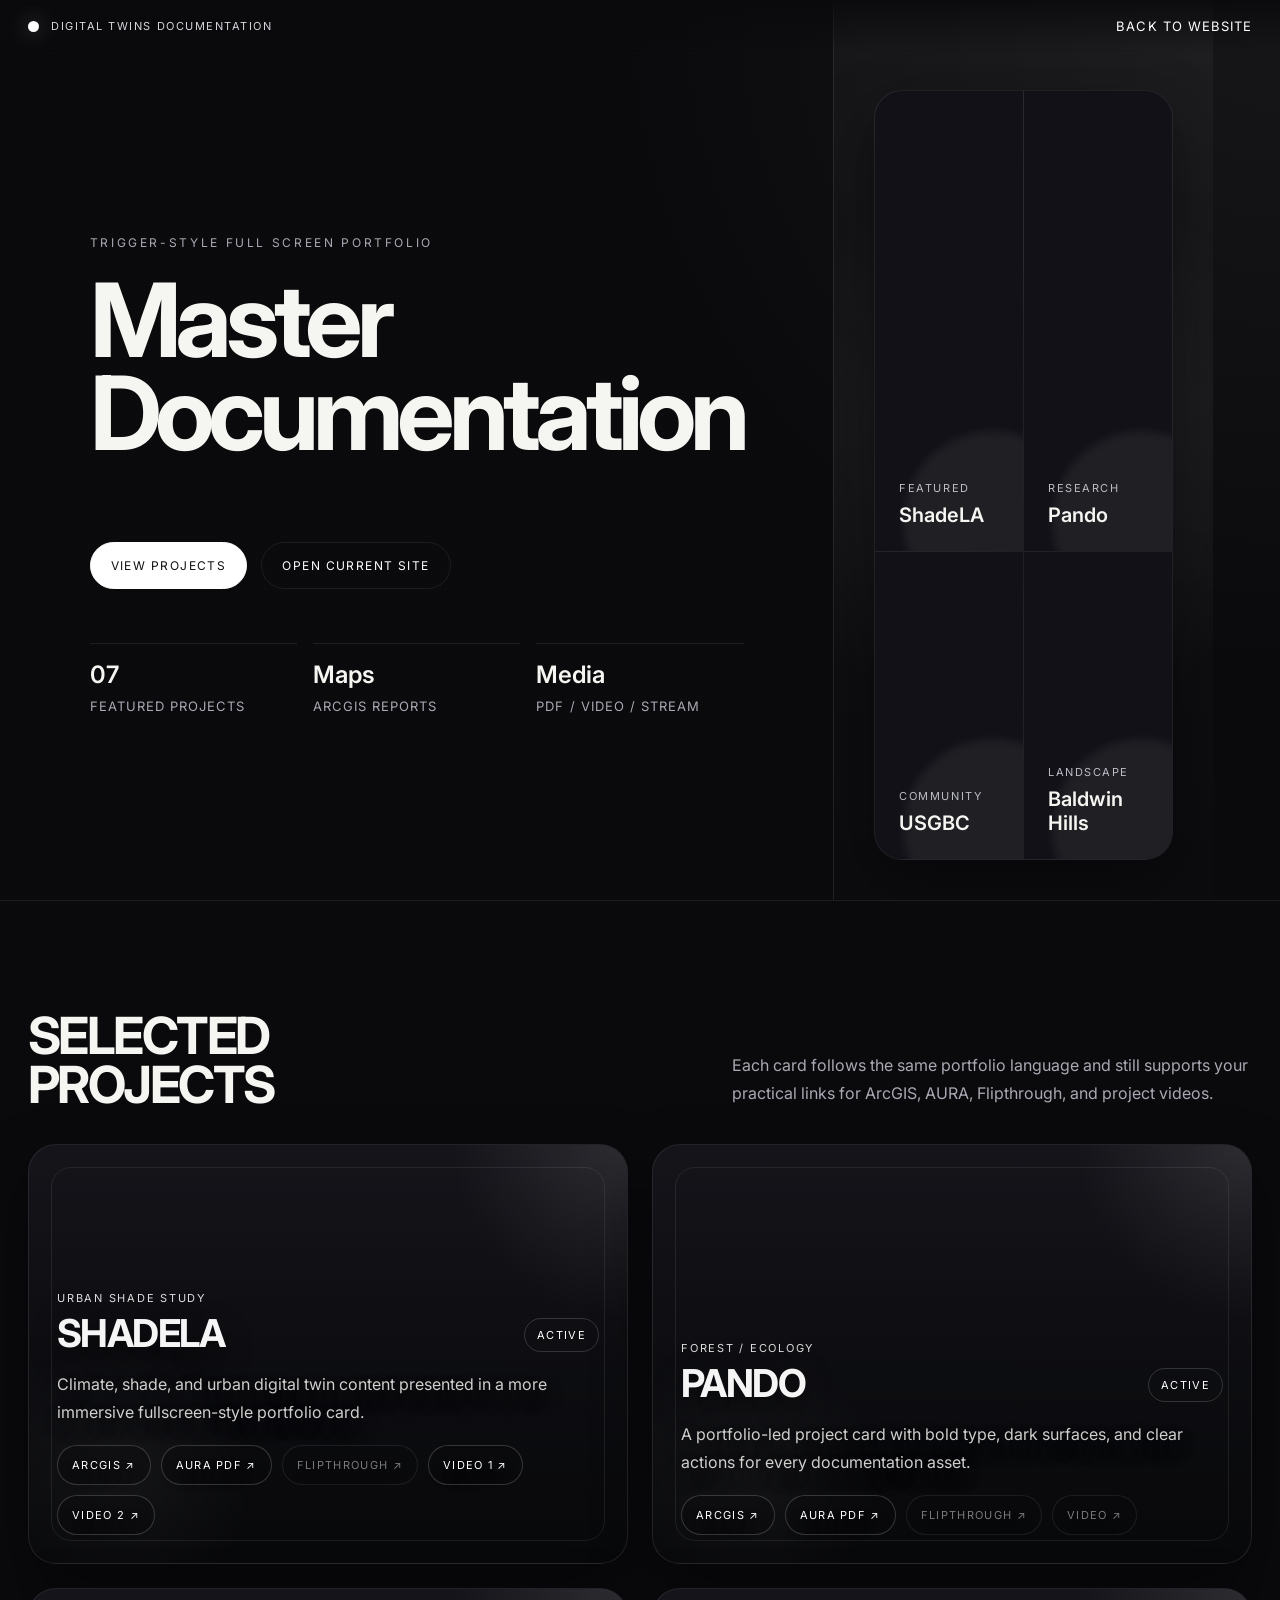
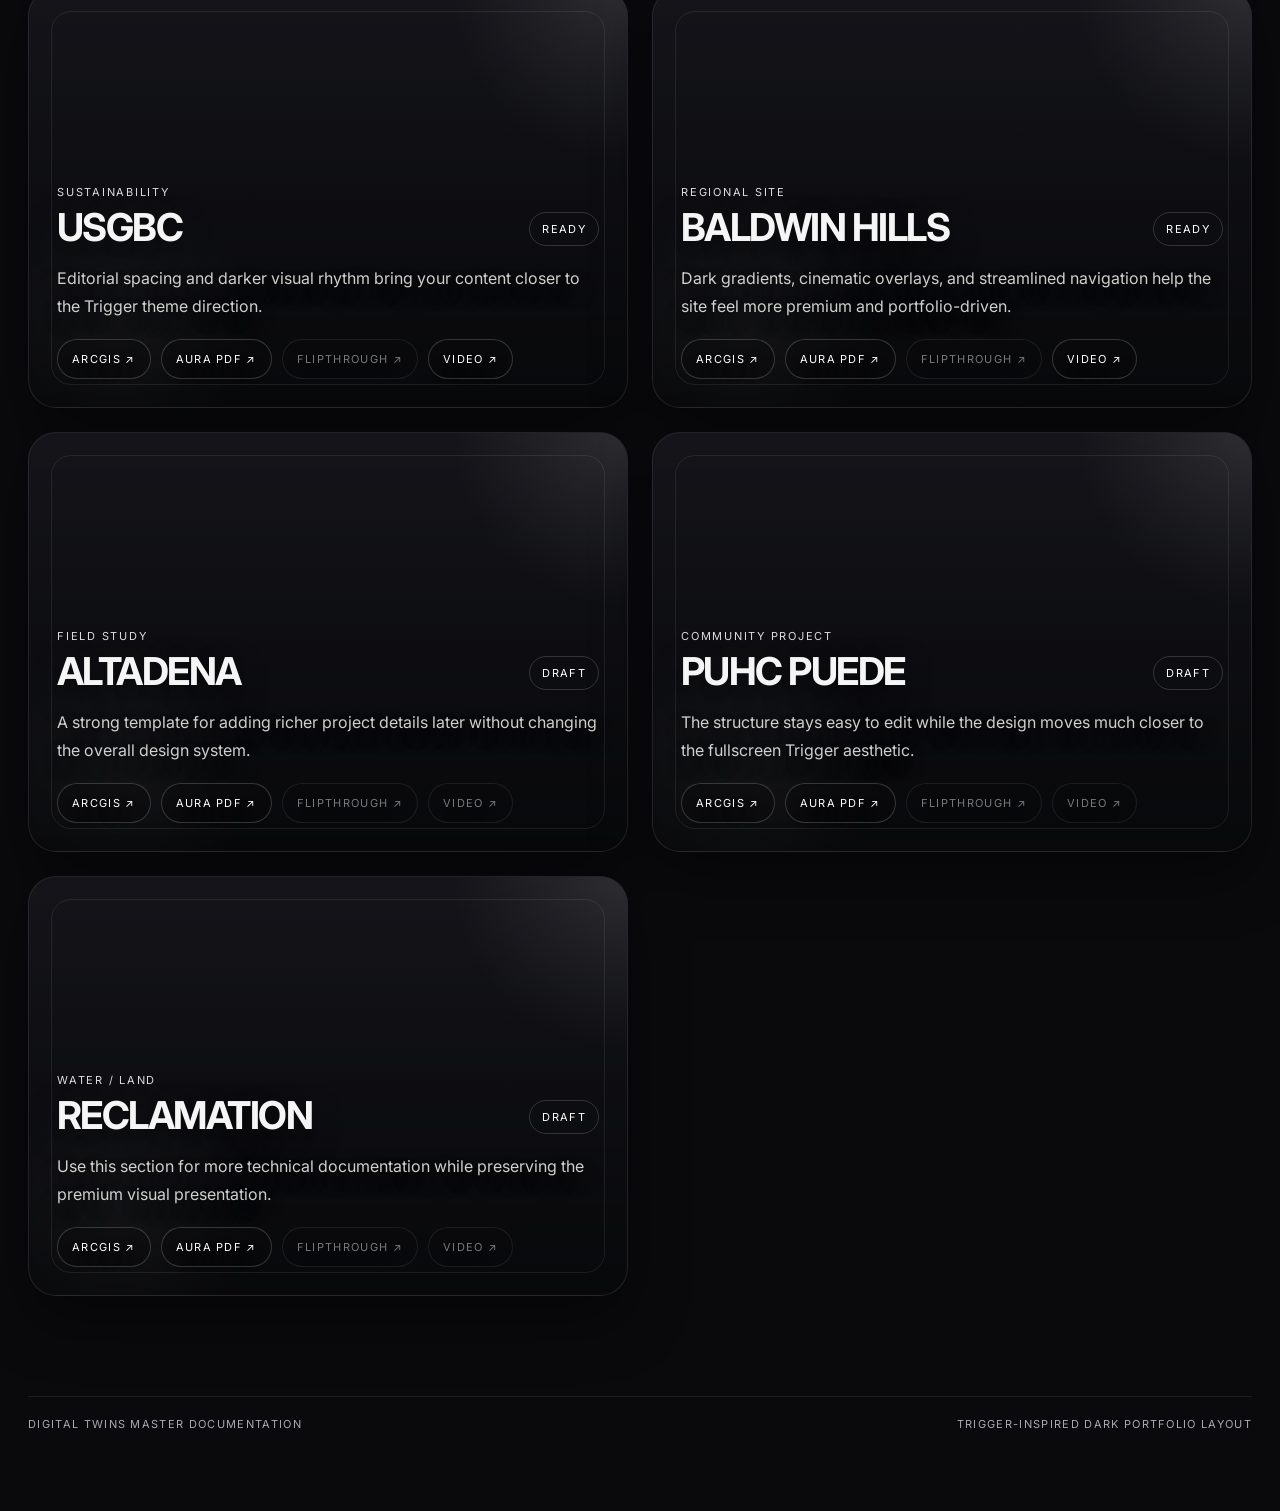
==== Master-Documentation/index.html @ 2bd61b0c "Remove docs hero description" ====
<!doctype html>
<html lang="en">
<head>
  <meta charset="utf-8" />
  <meta name="viewport" content="width=device-width, initial-scale=1" />
  <title>Digital Twins Master Documentation</title>
  <link rel="preconnect" href="https://fonts.googleapis.com">
  <link rel="preconnect" href="https://fonts.gstatic.com" crossorigin>
  <link href="https://fonts.googleapis.com/css2?family=Inter:wght@400;500;600;700;800;900&display=swap" rel="stylesheet">
  <style>
    :root {
      --bg: #0a0a0d;
      --panel: #121217;
      --panel-2: #181820;
      --line: rgba(255,255,255,0.08);
      --text: #f5f5f2;
      --muted: #a9a9b3;
      --accent: #ffffff;
      --accent-2: #d6d6dc;
      --radius: 22px;
      --max: 1400px;
      --shadow: 0 24px 60px rgba(0,0,0,0.45);
    }

    * { box-sizing: border-box; }
    html { scroll-behavior: smooth; }
    body {
      margin: 0;
      background: radial-gradient(circle at top right, rgba(255,255,255,0.05), transparent 20%), #0a0a0d;
      color: var(--text);
      font-family: Inter, Arial, Helvetica, sans-serif;
      overflow-x: hidden;
    }

    a { color: inherit; }

    .noise {
      position: fixed;
      inset: 0;
      pointer-events: none;
      opacity: 0.035;
      background-image:
        linear-gradient(rgba(255,255,255,.8) 1px, transparent 1px),
        linear-gradient(90deg, rgba(255,255,255,.8) 1px, transparent 1px);
      background-size: 4px 4px, 4px 4px;
      mix-blend-mode: soft-light;
      z-index: 0;
    }

    .site {
      position: relative;
      z-index: 1;
    }

    .topbar {
      position: fixed;
      inset: 0 0 auto 0;
      z-index: 30;
      padding: 18px 28px;
      display: flex;
      justify-content: space-between;
      align-items: center;
      background: linear-gradient(180deg, rgba(10,10,13,0.9), rgba(10,10,13,0.45), transparent);
    }

    .brand {
      display: flex;
      align-items: center;
      gap: 12px;
      letter-spacing: 0.14em;
      text-transform: uppercase;
      font-size: 11px;
      color: var(--accent-2);
    }

    .brand-mark {
      width: 11px;
      height: 11px;
      border-radius: 999px;
      background: #fff;
      box-shadow: 0 0 22px rgba(255,255,255,0.4);
    }

    .nav {
      display: flex;
      gap: 20px;
      align-items: center;
    }

    .nav a {
      text-decoration: none;
      color: var(--muted);
      font-size: 13px;
      letter-spacing: 0.08em;
      text-transform: uppercase;
      transition: color .25s ease;
    }

    .nav a:hover,
    .nav a.active {
      color: #fff;
    }

    .hero {
      min-height: 100vh;
      display: grid;
      grid-template-columns: 1.15fr 0.85fr;
      align-items: stretch;
      border-bottom: 1px solid var(--line);
    }

    .hero-left,
    .hero-right {
      position: relative;
      min-height: 100vh;
    }

    .hero-left {
      padding: 120px 7vw 70px;
      display: flex;
      flex-direction: column;
      justify-content: center;
    }

    .kicker {
      color: var(--muted);
      letter-spacing: 0.22em;
      text-transform: uppercase;
      font-size: 12px;
      margin-bottom: 24px;
    }

    h1 {
      margin: 0;
      font-size: clamp(3.6rem, 8vw, 8rem);
      line-height: 0.9;
      letter-spacing: -0.06em;
      font-weight: 700;
      max-width: 780px;
    }

    .hero-copy {
      max-width: 620px;
      margin-top: 28px;
      font-size: 17px;
      line-height: 1.9;
      color: var(--muted);
    }

    .hero-actions {
      margin-top: 38px;
      display: flex;
      gap: 14px;
      flex-wrap: wrap;
    }

    .btn {
      display: inline-flex;
      align-items: center;
      gap: 10px;
      padding: 15px 20px;
      border-radius: 999px;
      text-decoration: none;
      font-size: 12px;
      letter-spacing: 0.12em;
      text-transform: uppercase;
      border: 1px solid var(--line);
      transition: transform .22s ease, background .22s ease, border-color .22s ease;
    }

    .btn.primary {
      background: #fff;
      color: #111;
      border-color: #fff;
    }

    .btn.secondary {
      color: #fff;
      background: transparent;
    }

    .btn:hover {
      transform: translateY(-2px);
    }

    .hero-meta {
      display: grid;
      grid-template-columns: repeat(3, minmax(0, 1fr));
      gap: 16px;
      margin-top: 54px;
      max-width: 720px;
    }

    .meta-card {
      border-top: 1px solid var(--line);
      padding-top: 16px;
    }

    .meta-card strong {
      display: block;
      font-size: 24px;
      margin-bottom: 6px;
      font-weight: 600;
    }

    .meta-card span {
      color: var(--muted);
      font-size: 13px;
      letter-spacing: 0.08em;
      text-transform: uppercase;
    }

    .hero-right {
      border-left: 1px solid var(--line);
      background:
        linear-gradient(180deg, rgba(255,255,255,0.04), rgba(255,255,255,0.01)),
        radial-gradient(circle at center, rgba(255,255,255,0.08), transparent 58%);
      overflow: hidden;
    }

    .showcase {
      position: absolute;
      inset: 90px 40px 40px 40px;
      border: 1px solid var(--line);
      border-radius: 28px;
      overflow: hidden;
      background: linear-gradient(135deg, #15151c, #0d0d12 60%);
      box-shadow: var(--shadow);
    }

    .showcase::before {
      content: "";
      position: absolute;
      inset: 0;
      background:
        linear-gradient(180deg, rgba(255,255,255,0.02), transparent 36%),
        radial-gradient(circle at 78% 18%, rgba(255,255,255,0.08), transparent 18%),
        radial-gradient(circle at 18% 74%, rgba(255,255,255,0.05), transparent 24%);
    }

    .showcase-grid {
      position: absolute;
      inset: 0;
      display: grid;
      grid-template-columns: 1fr 1fr;
      grid-template-rows: 1.2fr 0.8fr;
      gap: 1px;
      background: var(--line);
    }

    .showcase-card {
      position: relative;
      background: #111117;
      padding: 24px;
      display: flex;
      flex-direction: column;
      justify-content: flex-end;
      overflow: hidden;
    }

    .showcase-card::after {
      content: "";
      position: absolute;
      inset: auto -60px -60px auto;
      width: 180px;
      height: 180px;
      border-radius: 999px;
      background: rgba(255,255,255,0.06);
      filter: blur(4px);
    }

    .showcase-card small {
      position: relative;
      z-index: 1;
      color: #bdbdc7;
      font-size: 11px;
      letter-spacing: 0.14em;
      text-transform: uppercase;
      margin-bottom: 8px;
    }

    .showcase-card strong {
      position: relative;
      z-index: 1;
      font-size: 1.25rem;
      font-weight: 600;
    }

    .section {
      padding: 110px 28px 40px;
    }

    .section-inner {
      width: min(var(--max), 100%);
      margin: 0 auto;
    }

    .section-head {
      display: flex;
      justify-content: space-between;
      gap: 28px;
      align-items: end;
      margin-bottom: 36px;
    }

    .section-head h2 {
      margin: 0;
      font-size: clamp(2rem, 4vw, 4rem);
      letter-spacing: -0.05em;
      line-height: 0.95;
      text-transform: uppercase;
    }

    .section-head p {
      margin: 0;
      max-width: 520px;
      color: var(--muted);
      line-height: 1.8;
    }

    .projects {
      display: grid;
      grid-template-columns: 1fr 1fr;
      gap: 24px;
    }

    .project {
      position: relative;
      min-height: 420px;
      border: 1px solid var(--line);
      border-radius: 28px;
      overflow: hidden;
      background: linear-gradient(180deg, #15151b, #0f1014);
      box-shadow: var(--shadow);
      transition: transform .28s ease, border-color .28s ease;
    }

    .project:hover {
      transform: translateY(-6px);
      border-color: rgba(255,255,255,0.18);
    }

    .project-visual {
      position: absolute;
      inset: 0;
      background:
        linear-gradient(180deg, rgba(0,0,0,0.04), rgba(0,0,0,0.48)),
        radial-gradient(circle at top right, rgba(255,255,255,0.11), transparent 24%),
        radial-gradient(circle at 15% 80%, rgba(255,255,255,0.07), transparent 22%),
        linear-gradient(135deg, #1b1c24, #0e0f14 60%);
    }

    .project-visual::before {
      content: "";
      position: absolute;
      inset: 22px;
      border: 1px solid rgba(255,255,255,0.08);
      border-radius: 20px;
    }

    .project-content {
      position: absolute;
      inset: 0;
      padding: 28px;
      display: flex;
      flex-direction: column;
      justify-content: flex-end;
      gap: 18px;
    }

    .project-top {
      display: flex;
      justify-content: space-between;
      gap: 16px;
      align-items: end;
    }

    .project-label {
      font-size: 11px;
      color: rgba(255,255,255,.86);
      text-transform: uppercase;
      letter-spacing: 0.16em;
      margin-bottom: 10px;
    }

    .project h3 {
      margin: 0;
      font-size: clamp(1.7rem, 3vw, 2.5rem);
      letter-spacing: -0.04em;
      line-height: 0.96;
      text-transform: uppercase;
      color: rgba(255,255,255,.96);
      text-shadow: 0 10px 26px rgba(0,0,0,.55);
    }

    .status {
      white-space: nowrap;
      color: #fff;
      border: 1px solid rgba(255,255,255,0.16);
      border-radius: 999px;
      padding: 9px 12px;
      font-size: 11px;
      letter-spacing: 0.12em;
      text-transform: uppercase;
    }

    .project p {
      margin: 0;
      max-width: 540px;
      color: rgba(245,245,242,.84);
      line-height: 1.8;
      text-shadow: 0 10px 22px rgba(0,0,0,.45);
    }

    .actions {
      display: flex;
      flex-wrap: wrap;
      gap: 10px;
    }

    .action {
      text-decoration: none;
      display: inline-flex;
      align-items: center;
      gap: 10px;
      padding: 12px 14px;
      border-radius: 999px;
      border: 1px solid rgba(255,255,255,0.18);
      background: rgba(10,10,13,0.42);
      color: #fff;
      font-size: 11px;
      letter-spacing: 0.12em;
      text-transform: uppercase;
      transition: background .22s ease, border-color .22s ease;
      cursor: pointer;
      text-shadow: 0 10px 18px rgba(0,0,0,.35);
    }

    .action:hover {
      background: rgba(255,255,255,0.10);
      border-color: rgba(255,255,255,0.30);
    }

    .action.is-disabled {
      opacity: .45;
      cursor: not-allowed;
      pointer-events: none;
    }

    .footer {
      padding: 60px 28px 80px;
      color: var(--muted);
      text-transform: uppercase;
      letter-spacing: 0.12em;
      font-size: 11px;
    }

    .footer-inner {
      width: min(var(--max), 100%);
      margin: 0 auto;
      padding-top: 20px;
      border-top: 1px solid var(--line);
      display: flex;
      justify-content: space-between;
      gap: 18px;
      flex-wrap: wrap;
    }

    .modal{
      position:fixed;
      inset:0;
      background:rgba(10,16,28,.6);
      display:none;
      align-items:center;
      justify-content:center;
      padding:18px;
      z-index:10;
    }

    .modal[open]{ display:flex; }

    .modal-card{
      width:min(1100px, 100%);
      height:min(88vh, 900px);
      background: linear-gradient(180deg, rgba(255,255,255,.06), rgba(255,255,255,.03));
      border-radius:18px;
      overflow:hidden;
      box-shadow:
        0 28px 80px rgba(0,0,0,.62),
        0 0 0 1px rgba(255,255,255,.10),
        0 26px 90px rgba(255,255,255,.08);
      border:1px solid rgba(255,255,255,.10);
      display:flex;
      flex-direction:column;
      backdrop-filter: blur(10px);
    }

    .modal-top{
      padding:10px 12px;
      display:flex;
      align-items:center;
      justify-content:space-between;
      gap:10px;
      background: linear-gradient(90deg, rgba(255,255,255,.14), rgba(255,255,255,.06));
      color: rgba(255,255,255,.92);
      font-weight:800;
    }

    .modal-title{
      overflow:hidden;
      text-overflow:ellipsis;
      white-space:nowrap;
    }

    .modal-close{
      border:1px solid rgba(255,255,255,.32);
      background:rgba(255,255,255,.14);
      color:#fff;
      font-weight:900;
      border-radius:12px;
      padding:8px 10px;
      cursor:pointer;
    }

    .scroll-card{
      position:fixed;
      right:18px;
      bottom:18px;
      width:min(360px, calc(100vw - 36px));
      z-index:11;
      transform: translateY(0);
      opacity: 1;
      transition: transform .22s ease, opacity .22s ease;
    }

    .scroll-card.is-hidden{
      transform: translateY(18px);
      opacity: 0;
      pointer-events:none;
    }

    .scroll-card .sc-shell{
      background:
        linear-gradient(180deg, rgba(255,255,255,.06), rgba(255,255,255,.025));
      border: 1px solid rgba(255,255,255,.11);
      border-radius: 20px;
      box-shadow:
        0 26px 70px rgba(0,0,0,.62),
        0 0 0 1px rgba(255,255,255,.04);
      backdrop-filter: blur(10px);
      overflow:hidden;
    }

    .scroll-card .sc-shell::before{
      content:"";
      position:absolute;
      inset:0;
      pointer-events:none;
      background:
        radial-gradient(300px 180px at 20% 0%, rgba(214,179,106,.16), transparent 70%),
        radial-gradient(260px 160px at 100% 30%, rgba(255,255,255,.06), transparent 70%);
      opacity:.9;
    }

    .scroll-card .sc-shell{
      position:relative;
    }

    .scroll-card .sc-shell::after{
      content:"";
      position:absolute;
      left:0;
      top:10px;
      bottom:10px;
      width:2px;
      border-radius:999px;
      background: linear-gradient(180deg, rgba(214,179,106,.0), rgba(214,179,106,.55), rgba(214,179,106,.0));
      opacity:.85;
      pointer-events:none;
    }

    .scroll-card .sc-top{
      display:flex;
      align-items:center;
      justify-content:space-between;
      gap:12px;
      padding:14px 14px;
      position:relative;
    }

    .scroll-card .sc-title{
      min-width:0;
      display:flex;
      flex-direction:column;
      gap:2px;
    }

    .scroll-card .sc-title strong{
      font-size:12px;
      letter-spacing:.12em;
      text-transform:uppercase;
      color: rgba(243,228,191,.95);
    }

    .scroll-card .sc-title span{
      font-size:12px;
      color: var(--muted);
      white-space:nowrap;
      overflow:hidden;
      text-overflow:ellipsis;
    }

    .scroll-card .sc-toggle{
      height:34px;
      padding:0 12px;
      border-radius: 999px;
      border:1px solid rgba(255,255,255,.12);
      background: rgba(10,10,14,.35);
      color: var(--text);
      font-weight:800;
      cursor:pointer;
      transition: transform .08s ease, background .15s ease, border-color .15s ease;
      white-space:nowrap;
    }

    .scroll-card .sc-toggle:hover{
      background: rgba(10,10,14,.50);
      border-color: rgba(214,179,106,.50);
    }

    .scroll-card .sc-panel{
      max-height: 0;
      overflow:hidden;
      opacity: 0;
      transform: translateY(-6px);
      transition: max-height .24s ease, opacity .18s ease, transform .18s ease;
      border-top: 1px solid rgba(255,255,255,.09);
      position:relative;
    }

    .scroll-card.is-open .sc-panel{
      max-height: 220px;
      opacity: 1;
      transform: translateY(0);
    }

    .scroll-card .sc-panel-inner{
      padding: 12px 14px 14px;
      display:flex;
      flex-direction:column;
      gap:10px;
    }

    .scroll-card .sc-item{
      display:flex;
      align-items:center;
      justify-content:space-between;
      gap:10px;
      padding: 11px 11px;
      border-radius: 14px;
      border: 1px solid rgba(255,255,255,.10);
      background:
        linear-gradient(180deg, rgba(255,255,255,.04), rgba(255,255,255,.02));
    }

    .scroll-card .sc-item:hover{
      border-color: rgba(214,179,106,.22);
    }

    .scroll-card .sc-item-label{
      min-width:0;
      display:flex;
      flex-direction:column;
      gap:2px;
    }

    .scroll-card .sc-item-label b{
      font-size:12px;
      color: rgba(255,255,255,.92);
    }

    .scroll-card .sc-item-label i{
      font-style:normal;
      font-size:11px;
      color: var(--muted);
      white-space:nowrap;
      overflow:hidden;
      text-overflow:ellipsis;
    }

    .scroll-card .sc-jump{
      height:30px;
      padding:0 10px;
      border-radius: 999px;
      border:1px solid rgba(214,179,106,.30);
      background: rgba(214,179,106,.10);
      color: rgba(243,228,191,.95);
      font-weight:800;
      cursor:pointer;
      transition: transform .08s ease, background .15s ease, border-color .15s ease;
      flex-shrink:0;
    }

    .scroll-card .sc-jump:hover{
      background: rgba(214,179,106,.14);
      border-color: rgba(214,179,106,.50);
    }

    .modal-frame{
      flex:1;
      border:0;
      width:100%;
    }

    .cA{ background: linear-gradient(180deg,#3aa0ff,#1f63c7); }
    .cB{ background: linear-gradient(180deg,#55cc57,#2e8f31); }
    .cC{ background: linear-gradient(180deg,#ff9b39,#d35b0d); }
    .cD{ background: linear-gradient(180deg,#8c69ff,#4d2fb8); }
    .cE{ background: linear-gradient(180deg,#ff5e5e,#c52b2b); }
    .cF{ background: linear-gradient(180deg,#20c8c8,#0a7f86); }
    .cG{ background: linear-gradient(180deg,#ffd66b,#d2a11c); }

    .hA{ background: linear-gradient(90deg,#69b7ff,#3f86dd); }
    .hB{ background: linear-gradient(90deg,#79de83,#46ab54); }
    .hC{ background: linear-gradient(90deg,#ffb06a,#e27c2e); }
    .hD{ background: linear-gradient(90deg,#ab92ff,#6c55d6); }
    .hE{ background: linear-gradient(90deg,#ff8a8a,#d85656); }
    .hF{ background: linear-gradient(90deg,#64dddd,#2aa2aa); }
    .hG{ background: linear-gradient(90deg,#ffe39a,#e0b545); }

    @media (max-width: 1100px) {
      .hero { grid-template-columns: 1fr; }
      .hero-right { min-height: 58vh; border-left: 0; border-top: 1px solid var(--line); }
      .projects { grid-template-columns: 1fr; }
    }

    @media (max-width: 760px) {
      .topbar { padding: 16px 18px; }
      .nav { display: none; }
      .hero-left { padding: 110px 22px 50px; }
      .hero-meta { grid-template-columns: 1fr; }
      .showcase { inset: 24px; }
      .showcase-grid { grid-template-columns: 1fr; grid-template-rows: repeat(4, 1fr); }
      .section { padding: 84px 18px 26px; }
      .section-head { flex-direction: column; align-items: start; }
      .project { min-height: 380px; }
      .project-content { padding: 22px; }
      .footer { padding: 44px 18px 60px; }
    }
  </style>
</head>
<body>
  <div class="noise"></div>
  <div class="site">
    <header class="topbar">
      <div class="brand">
        <span class="brand-mark"></span>
        <span>Digital Twins Documentation</span>
      </div>
      <nav class="nav">
        <a href="../index.html" class="active">Back to Website</a>
      </nav>
    </header>

    <section class="hero" id="home">
      <div class="hero-left">
        <div class="kicker">Trigger-style full screen portfolio</div>
        <h1>Master<br>Documentation</h1>
        <p class="hero-copy">
        </p>
        <div class="hero-actions">
          <a class="btn primary" href="#projects">View Projects</a>
          <a class="btn secondary" href="https://digitaltwinshub2025.github.io/Master-Documentation/" target="_blank" rel="noreferrer">Open Current Site</a>
        </div>
        <div class="hero-meta">
          <div class="meta-card">
            <strong id="metaProjectCount">07</strong>
            <span>Featured Projects</span>
          </div>
          <div class="meta-card">
            <strong>Maps</strong>
            <span>ArcGIS Reports</span>
          </div>
          <div class="meta-card">
            <strong>Media</strong>
            <span>PDF / Video / Stream</span>
          </div>
        </div>
      </div>

      <div class="hero-right">
        <div class="showcase">
          <div class="showcase-grid" id="showcaseGrid">
            <div class="showcase-card"><small>Featured</small><strong>ShadeLA</strong></div>
            <div class="showcase-card"><small>Research</small><strong>Pando</strong></div>
            <div class="showcase-card"><small>Community</small><strong>USGBC</strong></div>
            <div class="showcase-card"><small>Landscape</small><strong>Baldwin Hills</strong></div>
          </div>
        </div>
      </div>
    </section>

    <section class="section" id="projects">
      <div class="section-inner">
        <div class="section-head">
          <h2>Selected<br>Projects</h2>
          <p>
            Each card follows the same portfolio language and still supports your practical links for ArcGIS, AURA, Flipthrough, and project videos.
          </p>
        </div>

        <div class="projects" id="projectsGrid"></div>
      </div>
    </section>

    <footer class="footer">
      <div class="footer-inner">
        <span>Digital Twins Master Documentation</span>
        <span>Trigger-inspired dark portfolio layout</span>
      </div>
    </footer>
  </div>

  <div class="modal" id="pdfModal" aria-hidden="true">
    <div class="modal-card" role="dialog" aria-modal="true" aria-label="PDF Viewer">
      <div class="modal-top">
        <div class="modal-title" id="modalTitle">PDF</div>
        <button class="modal-close" type="button" id="modalClose">Close</button>
      </div>
      <iframe class="modal-frame" id="modalFrame" title="PDF Preview"></iframe>
    </div>
  </div>

  <script>
    const modal = document.getElementById('pdfModal');
    const modalFrame = document.getElementById('modalFrame');
    const modalTitle = document.getElementById('modalTitle');
    const modalClose = document.getElementById('modalClose');

    const pdfByCard = new WeakMap();

    const auraPdfByProject = {
      "Altadena": "Files/Altadena%20Fire%20Rebuild_%20Resilient,%20Equitable,%20and%20Community-Oriented%20Recovery%20Plan%20V100.pdf",
      "Baldwin Hills": "Files/Baldwin%20Hills%206-Mile%20Corridor%20Land%20Context%20and%20Infrastructure%20Report.pdf",
      "PUHC PUEDE": "Files/PUHC%20PUEDE%20Alleys_%20Architecture%20and%20Urban%20Design%20for%20Environmental%20Justice,%20Climate%20Resilience,%20and%20Community%20Health%20in%20South%20Los%20Angeles%20Census%20Tracts%202098.10%20and%202095.20.pdf",
      "Pando": "Files/Pando%20Populus_%20Comprehensive%20Environmental%20and%20Social%20Resilience%20Assessment%20for%20Census%20Tract%201397.02%20Images.pdf",
      "Reclamation": "Files/Reclamation%20Site%202_%20Holistic%20Ecosystem%20Restoration%20for%20Climate-Resilient%20Urban%20Equity%20in%20Census%20Tract%206017.pdf",
      "ShadeLA": "Files/Shade%20LA_%20Transforming%20Urban%20Heat%20Islands%20in%20South%20Los%20Angeles%20Census%20Tracts%205351.01,%202430,%202382,%20and%202240.10%20through%20Equitable%20Shade%20Structures%20and%20Regenerative%20Design.pdf",
      "USGBC": "Files/Altadena%20Fire%20Rebuild_%20Resilient,%20Equitable,%20and%20Community-Oriented%20Recovery%20Plan%20V100.pdf"
    };

    const pixelStreamingUrlByProject = {
      "ShadeLA": "",
      "Pando": "",
      "Baldwin Hills": "",
      "Altadena": "",
      "PUHC PUEDE": "",
      "Reclamation": "",
      "USGBC": ""
    };

    /* Multi-video mapping: array = multiple videos, string = single video, "" = none */
    const videoUrlByProject = {
      "ShadeLA": [
        { title: "Mary", url: "https://drive.google.com/file/d/1gjoIIHO3KxxphVay7UshSjkQwNnDtPC7/view?usp=sharing&t=1" },
        { title: "Monica", url: "https://drive.google.com/file/d/1gjoIIHO3KxxphVay7UshSjkQwNnDtPC7/view?usp=sharing&t=1" }
      ],
      "Pando": "",
      "Baldwin Hills": "https://drive.google.com/file/d/1Mtr_PEtuTASlkRgcPuQJc0BHIPHrg0j4/view?usp=sharing",
      "Altadena": "",
      "PUHC PUEDE": "",
      "Reclamation": "",
      "USGBC": "https://drive.google.com/file/d/12kt5RScLadVWuhMQ-d3hyvTw9CoPC06G/view?usp=drive_web"
    };

    const arcGisUrlByProject = {
      "ShadeLA": "https://lattcarch.maps.arcgis.com/apps/mapviewer/index.html?webmap=3968fdaf63ea47f39f6abe8f48c8537e",
      "Pando": "https://lattcarch.maps.arcgis.com/apps/mapviewer/index.html?webmap=1e771fef5ccd4a81b15c1664423d9f9a",
      "Baldwin Hills": "https://lattcarch.maps.arcgis.com/apps/mapviewer/index.html?webmap=1e771fef5ccd4a81b15c1664423d9f9a",
      "Altadena": "https://lattcarch.maps.arcgis.com/apps/mapviewer/index.html?webmap=1e771fef5ccd4a81b15c1664423d9f9a",
      "PUHC PUEDE": "https://lattcarch.maps.arcgis.com/apps/mapviewer/index.html?webmap=32cdd4e1df694db19010bbd6f7883456",
      "Reclamation": "https://lattcarch.maps.arcgis.com/apps/mapviewer/index.html?webmap=35a4d5e870774216b99760ae453b8b1b",
      "USGBC": "https://lattcarch.maps.arcgis.com/apps/mapviewer/index.html?webmap=00d3c86165b147128031c7bba35bcb55"
    };

    const cardImageByProject = {
      "ShadeLA": "assets/ShadeLAA.png",
      "Pando": "assets/Pandoo.png",
      "USGBC": "assets/USGBC.png",
      "Baldwin Hills": "assets/Baldwin Hills.png",
      "Altadena": "assets/Altadena Fire Rebuild_ Resilient, Equitable, and Community-Oriented Recovery Plan V100.png",
      "PUHC PUEDE": "assets/ALLYBOOM.png",
      "Reclamation": "assets/ASU RE.png"
    };

    function openModal(title, url){
      modalTitle.textContent = title;
      modalFrame.src = url;
      modal.setAttribute('open','');
      modal.setAttribute('aria-hidden','false');
    }

    function closeModal(){
      modalFrame.src = '';
      modal.removeAttribute('open');
      modal.setAttribute('aria-hidden','true');
    }

    function setCardPdf(card, viewBtn, fileNameEl, next){
      const prev = pdfByCard.get(card);
      if(prev && prev.objectUrl && prev.url){
        URL.revokeObjectURL(prev.url);
      }

      if(!next){
        pdfByCard.delete(card);
        if(fileNameEl) fileNameEl.textContent = 'No PDF selected';
        if(viewBtn) viewBtn.disabled = true;
        return;
      }

      pdfByCard.set(card, next);
      if(fileNameEl) fileNameEl.textContent = next.fileName || 'PDF';
      if(viewBtn) viewBtn.disabled = false;
    }

    function normalizeVideoItems(raw){
      if(!raw) return [];
      if(typeof raw === 'string'){
        const trimmed = raw.trim();
        return trimmed ? [{ title: 'Video 1', url: trimmed }] : [];
      }
      if(Array.isArray(raw)){
        return raw
          .map((item, idx) => {
            if(!item) return null;
            if(typeof item === 'string'){
              const trimmed = item.trim();
              return trimmed ? { title: `Video ${idx + 1}`, url: trimmed } : null;
            }
            if(typeof item === 'object'){
              const url = (item.url || '').toString().trim();
              if(!url) return null;
              const title = (item.title || `Video ${idx + 1}`).toString().trim() || `Video ${idx + 1}`;
              return { title, url };
            }
            return null;
          })
          .filter(Boolean);
      }
      if(typeof raw === 'object'){
        const url = (raw.url || '').toString().trim();
        if(!url) return [];
        const title = (raw.title || 'Video 1').toString().trim() || 'Video 1';
        return [{ title, url }];
      }
      return [];
    }

    modalClose.addEventListener('click', closeModal);
    modal.addEventListener('click', (e) => {
      if(e.target === modal) closeModal();
    });
    window.addEventListener('keydown', (e) => {
      if(e.key === 'Escape' && modal.hasAttribute('open')) closeModal();
    });

    const projectsGrid = document.getElementById('projectsGrid');
    const metaProjectCount = document.getElementById('metaProjectCount');

    const projectMeta = [
      { name: 'ShadeLA', label: 'Urban Shade Study', status: 'Active', desc: 'Climate, shade, and urban digital twin content presented in a more immersive fullscreen-style portfolio card.' },
      { name: 'Pando', label: 'Forest / Ecology', status: 'Active', desc: 'A portfolio-led project card with bold type, dark surfaces, and clear actions for every documentation asset.' },
      { name: 'USGBC', label: 'Sustainability', status: 'Ready', desc: 'Editorial spacing and darker visual rhythm bring your content closer to the Trigger theme direction.' },
      { name: 'Baldwin Hills', label: 'Regional Site', status: 'Ready', desc: 'Dark gradients, cinematic overlays, and streamlined navigation help the site feel more premium and portfolio-driven.' },
      { name: 'Altadena', label: 'Field Study', status: 'Draft', desc: 'A strong template for adding richer project details later without changing the overall design system.' },
      { name: 'PUHC PUEDE', label: 'Community Project', status: 'Draft', desc: 'The structure stays easy to edit while the design moves much closer to the fullscreen Trigger aesthetic.' },
      { name: 'Reclamation', label: 'Water / Land', status: 'Draft', desc: 'Use this section for more technical documentation while preserving the premium visual presentation.' }
    ];

    if(metaProjectCount){
      metaProjectCount.textContent = String(projectMeta.length).padStart(2, '0');
    }

    function createAction(label, kind, enabled){
      const a = document.createElement('a');
      a.className = 'action' + (enabled ? '' : ' is-disabled');
      a.href = '#';
      a.textContent = `${label} ↗`;
      a.setAttribute('data-action', kind);
      return a;
    }

    function renderProjects(){
      if(!projectsGrid) return;
      projectsGrid.innerHTML = '';

      projectMeta.forEach((p) => {
        const arcUrl = arcGisUrlByProject[p.name] || '';
        const auraUrl = auraPdfByProject[p.name] || '';
        const streamUrl = pixelStreamingUrlByProject[p.name] || '';
        const videos = normalizeVideoItems(videoUrlByProject[p.name]);

        const article = document.createElement('article');
        article.className = 'project';
        article.setAttribute('data-project', p.name);

        const visual = document.createElement('div');
        visual.className = 'project-visual';

        const imageFile = cardImageByProject[p.name];
        if(imageFile){
          const imageUrl = encodeURI(imageFile);
          visual.style.backgroundImage = [
            'linear-gradient(180deg, rgba(0,0,0,0.04), rgba(0,0,0,0.48))',
            'radial-gradient(circle at top right, rgba(255,255,255,0.11), transparent 24%)',
            'radial-gradient(circle at 15% 80%, rgba(255,255,255,0.07), transparent 22%)',
            `url("${imageUrl}")`
          ].join(', ');
          visual.style.backgroundSize = 'auto, auto, auto, cover';
          visual.style.backgroundPosition = '0 0, 0 0, 0 0, center';
          visual.style.backgroundRepeat = 'no-repeat, no-repeat, no-repeat, no-repeat';
        }
        article.appendChild(visual);

        const content = document.createElement('div');
        content.className = 'project-content';

        const top = document.createElement('div');
        top.className = 'project-top';

        const left = document.createElement('div');
        const label = document.createElement('div');
        label.className = 'project-label';
        label.textContent = p.label;
        const h3 = document.createElement('h3');
        h3.textContent = p.name;
        left.appendChild(label);
        left.appendChild(h3);

        const status = document.createElement('div');
        status.className = 'status';
        status.textContent = p.status;

        top.appendChild(left);
        top.appendChild(status);

        const desc = document.createElement('p');
        desc.textContent = p.desc;

        const actions = document.createElement('div');
        actions.className = 'actions';
        actions.appendChild(createAction('ArcGIS', 'arcgis', Boolean(arcUrl)));
        actions.appendChild(createAction('AURA PDF', 'aura', Boolean(auraUrl)));
        actions.appendChild(createAction('Flipthrough', 'flipthrough', Boolean(streamUrl)));

        if(videos.length === 0){
          actions.appendChild(createAction('Video', 'video', false));
        }else if(videos.length === 1){
          actions.appendChild(createAction('Video', 'video', true));
        }else{
          videos.forEach((v, idx) => {
            const a = createAction(`Video ${idx + 1}`, `video-${idx}`, true);
            actions.appendChild(a);
          });
        }

        content.appendChild(top);
        content.appendChild(desc);
        content.appendChild(actions);
        article.appendChild(content);

        article.addEventListener('click', () => {
          document.querySelectorAll('.project').forEach(el => el.classList.toggle('is-active', el === article));
        });

        projectsGrid.appendChild(article);
      });
    }

    renderProjects();

    document.addEventListener('click', (e) => {
      const actionEl = e.target && e.target.closest ? e.target.closest('.action[data-action]') : null;
      if(!actionEl) return;
      e.preventDefault();

      const card = actionEl.closest('.project');
      if(!card) return;
      const project = card.getAttribute('data-project') || '';
      const kind = actionEl.getAttribute('data-action') || '';

      if(kind === 'arcgis'){
        const url = arcGisUrlByProject[project] || '';
        if(url) window.open(url, '_blank', 'noopener,noreferrer');
        return;
      }

      if(kind === 'aura'){
        const url = auraPdfByProject[project] || '';
        if(url) openModal(`${project} - AURA Report`, url);
        return;
      }

      if(kind === 'flipthrough'){
        const url = pixelStreamingUrlByProject[project] || '';
        if(url) window.open(url, '_blank', 'noopener,noreferrer');
        return;
      }

      if(kind === 'video' || kind.startsWith('video-')){
        const items = normalizeVideoItems(videoUrlByProject[project]);
        if(items.length === 0) return;
        if(kind === 'video'){
          window.open(items[0].url, '_blank', 'noopener,noreferrer');
          return;
        }
        const idx = Number(kind.replace('video-',''));
        const item = items[idx];
        if(item && item.url) window.open(item.url, '_blank', 'noopener,noreferrer');
        return;
      }
    });
  </script>
</body>
</html>
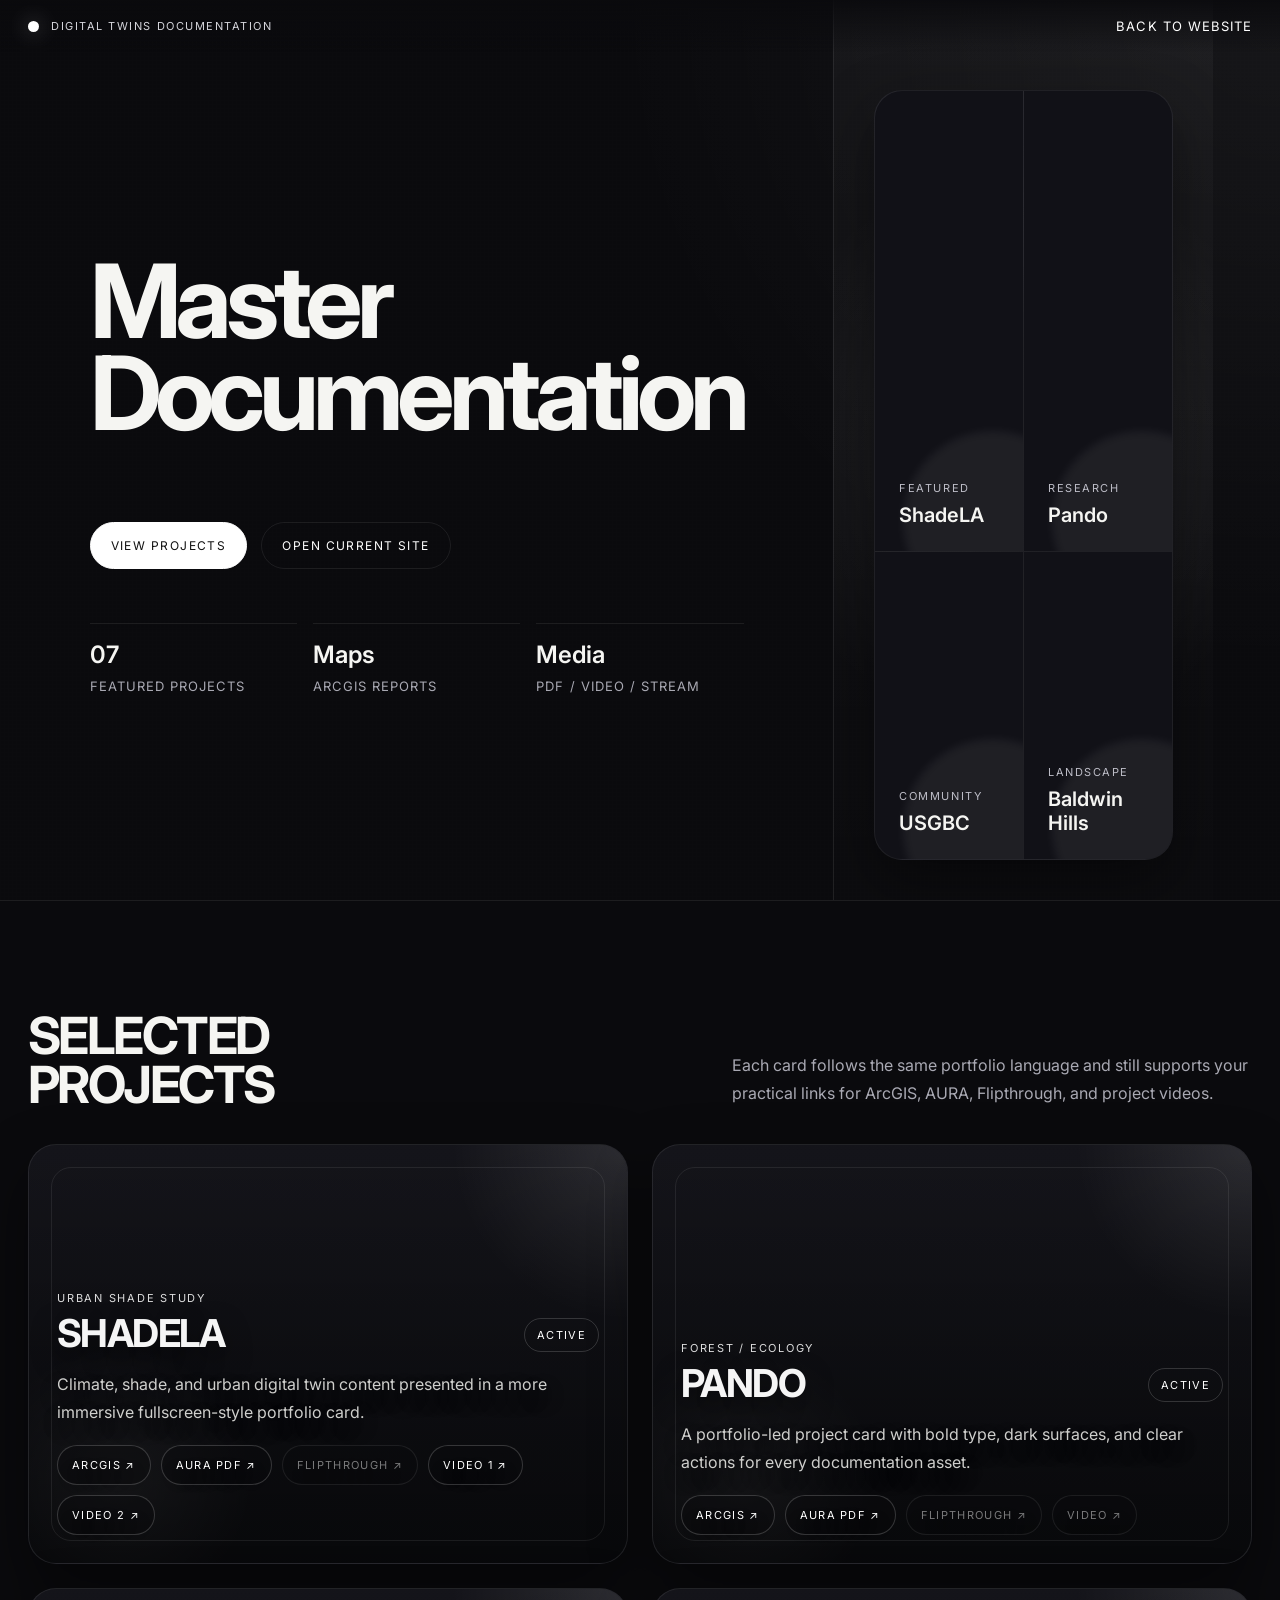
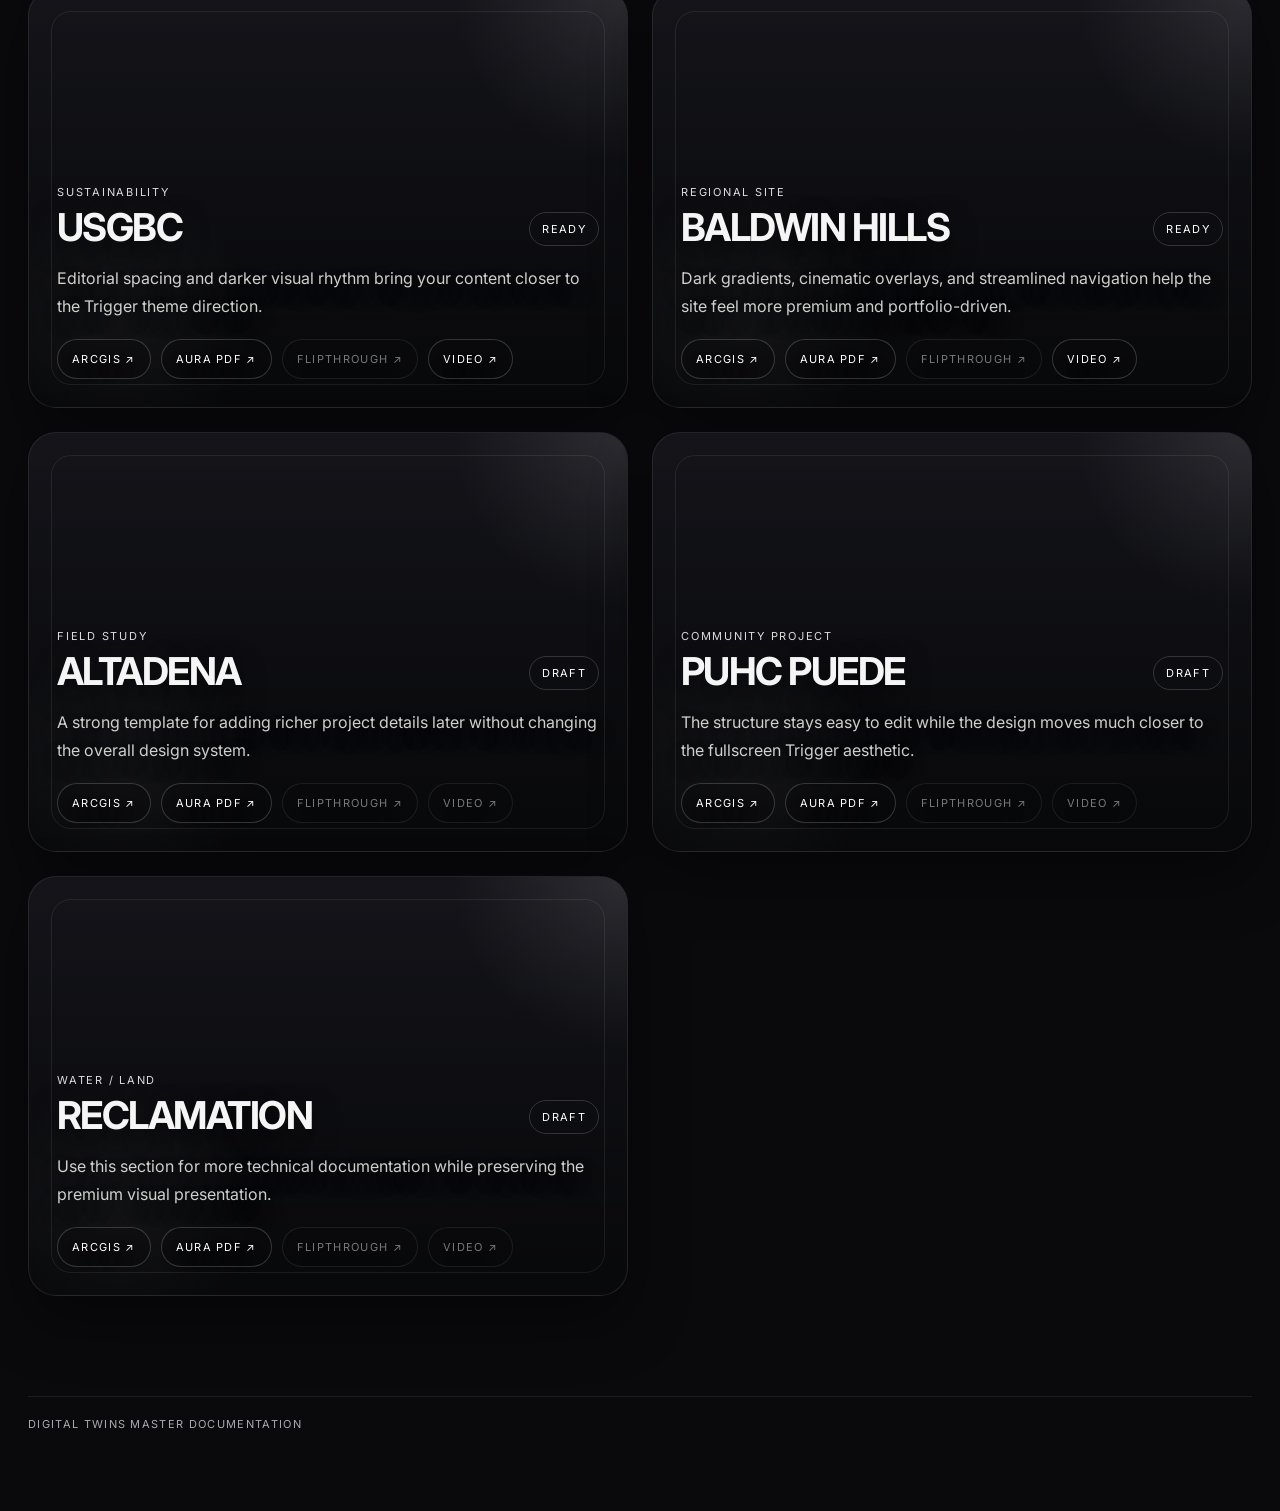
==== commit 65182511: "Remove docs hero kicker" ====
--- a/Master-Documentation/index.html
+++ b/Master-Documentation/index.html
@@ -764,7 +764,6 @@
 
     <section class="hero" id="home">
       <div class="hero-left">
-        <div class="kicker">Trigger-style full screen portfolio</div>
         <h1>Master<br>Documentation</h1>
         <p class="hero-copy">
         </p>
@@ -816,7 +815,6 @@
     <footer class="footer">
       <div class="footer-inner">
         <span>Digital Twins Master Documentation</span>
-        <span>Trigger-inspired dark portfolio layout</span>
       </div>
     </footer>
   </div>
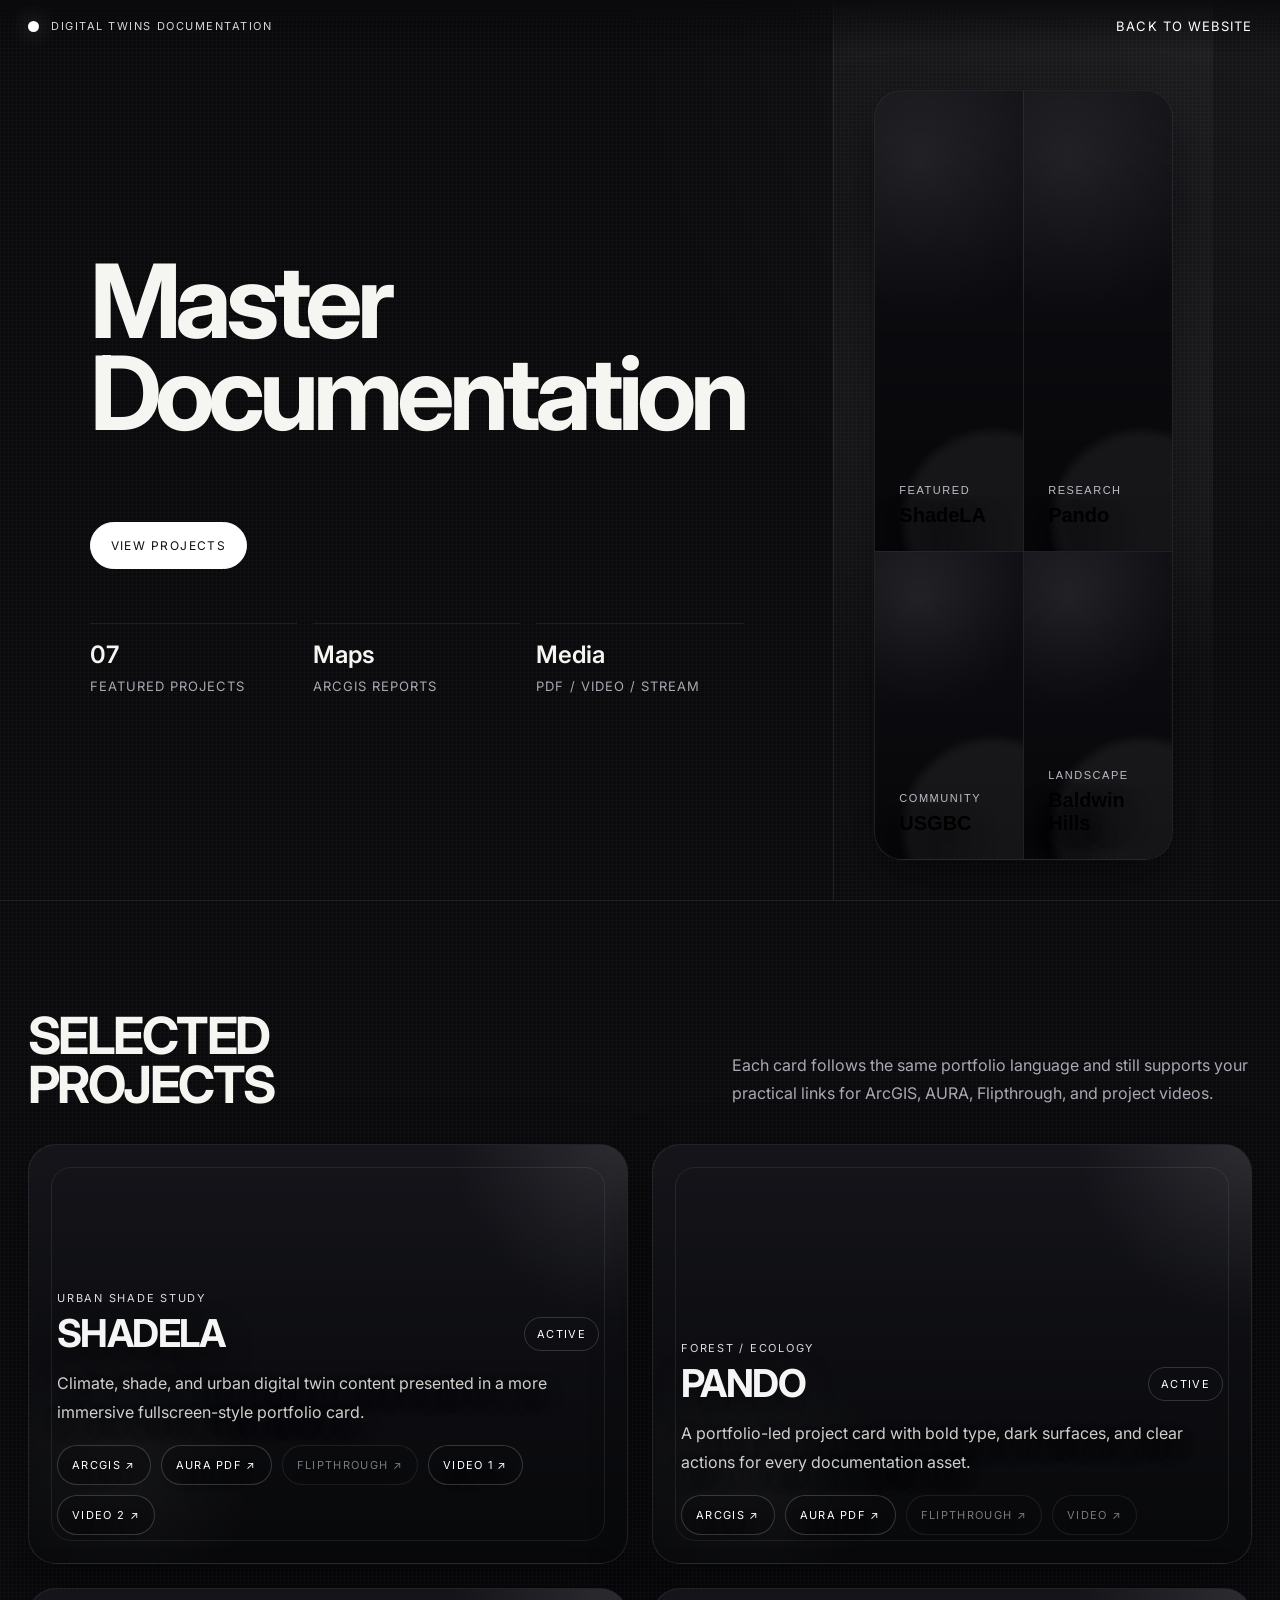
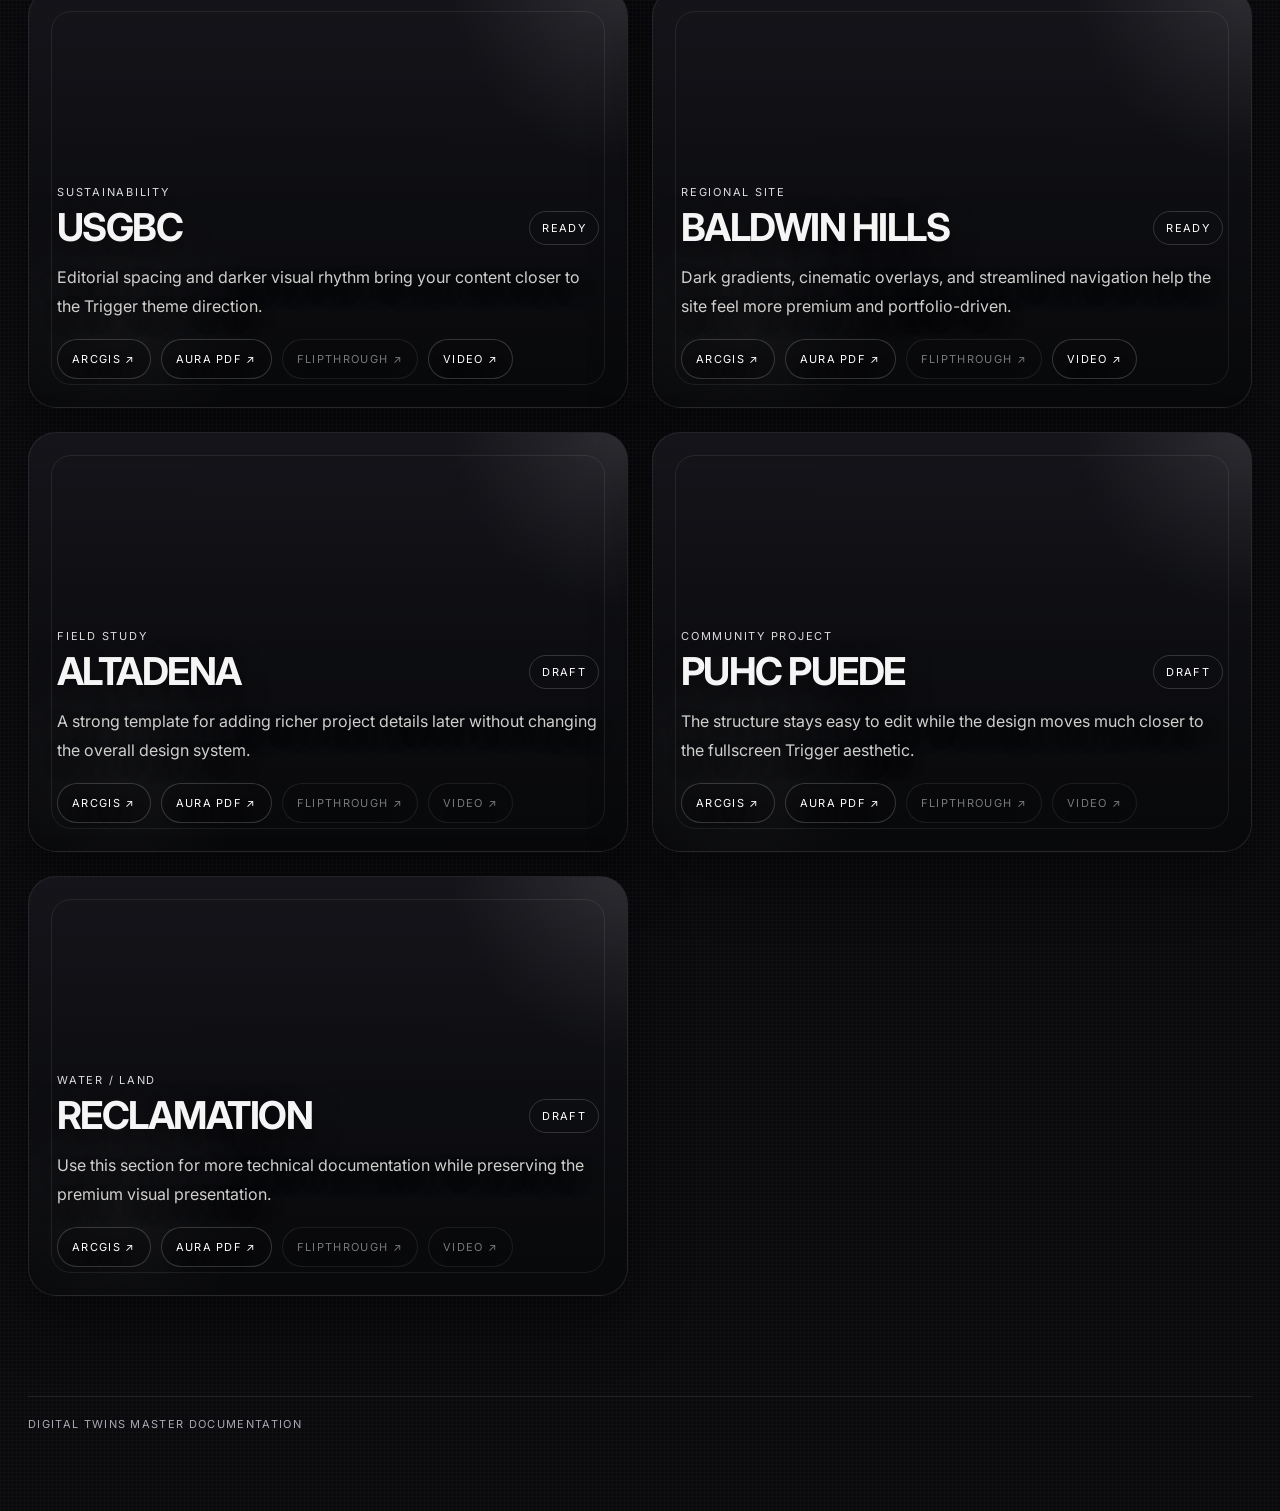
==== commit 2f90622e: "Remove Open Current Site button" ====
--- a/Master-Documentation/index.html
+++ b/Master-Documentation/index.html
@@ -32,6 +32,28 @@
       overflow-x: hidden;
     }
 
+    body {
+      opacity: 0;
+      transform: translateY(10px);
+      transition: opacity .8s cubic-bezier(.2,.9,.2,1), transform .9s cubic-bezier(.2,.9,.2,1);
+    }
+
+    body.is-loaded {
+      opacity: 1;
+      transform: translateY(0);
+    }
+
+    @keyframes flashGlow {
+      0% { box-shadow: 0 0 0 rgba(214,179,106,0); transform: translateY(-6px) scale(1); }
+      35% { box-shadow: 0 0 0 6px rgba(214,179,106,.16); transform: translateY(-8px) scale(1.008); }
+      100% { box-shadow: 0 0 0 rgba(214,179,106,0); transform: translateY(-6px) scale(1); }
+    }
+
+    .project.is-flash {
+      animation: flashGlow 1.1s cubic-bezier(.2,.9,.2,1) 1;
+      border-color: rgba(214,179,106,.42);
+    }
+
     a { color: inherit; }
 
     .noise {
@@ -256,6 +278,44 @@
       flex-direction: column;
       justify-content: flex-end;
       overflow: hidden;
+      background-size: cover;
+      background-position: center;
+      background-repeat: no-repeat;
+      border: 0;
+      text-align: left;
+      cursor: pointer;
+      transform: translateY(0) scale(1);
+      transition:
+        transform .38s cubic-bezier(.2,.9,.2,1),
+        box-shadow .38s cubic-bezier(.2,.9,.2,1),
+        filter .38s cubic-bezier(.2,.9,.2,1);
+    }
+
+    .showcase-card:hover {
+      transform: translateY(-7px) scale(1.01);
+      box-shadow: 0 30px 80px rgba(0,0,0,0.70);
+      filter: brightness(1.06);
+    }
+
+    .showcase-card::before {
+      content: "";
+      position: absolute;
+      inset: 0;
+      background:
+        linear-gradient(180deg, rgba(0,0,0,0.12), rgba(0,0,0,0.62)),
+        radial-gradient(circle at 30% 15%, rgba(255,255,255,0.10), transparent 40%);
+      opacity: 1;
+      pointer-events: none;
+      z-index: 0;
+    }
+
+    .showcase-card:active {
+      transform: translateY(-3px) scale(0.995);
+    }
+
+    .showcase-card:focus-visible {
+      outline: 2px solid rgba(214,179,106,.55);
+      outline-offset: 3px;
     }
 
     .showcase-card::after {
@@ -284,6 +344,7 @@
       z-index: 1;
       font-size: 1.25rem;
       font-weight: 600;
+      text-shadow: 0 16px 28px rgba(0,0,0,0.65);
     }
 
     .section {
@@ -332,12 +393,13 @@
       overflow: hidden;
       background: linear-gradient(180deg, #15151b, #0f1014);
       box-shadow: var(--shadow);
-      transition: transform .28s ease, border-color .28s ease;
+      transition: transform .34s cubic-bezier(.2,.9,.2,1), border-color .34s cubic-bezier(.2,.9,.2,1), box-shadow .34s cubic-bezier(.2,.9,.2,1);
     }
 
     .project:hover {
       transform: translateY(-6px);
       border-color: rgba(255,255,255,0.18);
+      box-shadow: 0 34px 90px rgba(0,0,0,.70);
     }
 
     .project-visual {
@@ -475,9 +537,15 @@
       justify-content:center;
       padding:18px;
       z-index:10;
+      opacity: 0;
+      transition: opacity .26s ease;
     }
 
     .modal[open]{ display:flex; }
+
+    .modal[open]{
+      opacity: 1;
+    }
 
     .modal-card{
       width:min(1100px, 100%);
@@ -493,6 +561,26 @@
       display:flex;
       flex-direction:column;
       backdrop-filter: blur(10px);
+      transform: translateY(12px) scale(.985);
+      opacity: 0;
+      transition: transform .30s cubic-bezier(.2,.9,.2,1), opacity .22s ease;
+    }
+
+    .modal[open] .modal-card{
+      transform: translateY(0) scale(1);
+      opacity: 1;
+    }
+
+    .reveal{
+      opacity: 0;
+      transform: translateY(14px);
+      transition: opacity .70s cubic-bezier(.2,.9,.2,1), transform .95s cubic-bezier(.2,.9,.2,1);
+      will-change: transform, opacity;
+    }
+
+    .reveal.is-visible{
+      opacity: 1;
+      transform: translateY(0);
     }
 
     .modal-top{
@@ -769,7 +857,6 @@
         </p>
         <div class="hero-actions">
           <a class="btn primary" href="#projects">View Projects</a>
-          <a class="btn secondary" href="https://digitaltwinshub2025.github.io/Master-Documentation/" target="_blank" rel="noreferrer">Open Current Site</a>
         </div>
         <div class="hero-meta">
           <div class="meta-card">
@@ -790,10 +877,10 @@
       <div class="hero-right">
         <div class="showcase">
           <div class="showcase-grid" id="showcaseGrid">
-            <div class="showcase-card"><small>Featured</small><strong>ShadeLA</strong></div>
-            <div class="showcase-card"><small>Research</small><strong>Pando</strong></div>
-            <div class="showcase-card"><small>Community</small><strong>USGBC</strong></div>
-            <div class="showcase-card"><small>Landscape</small><strong>Baldwin Hills</strong></div>
+            <button type="button" class="showcase-card" data-scroll-project="ShadeLA" style="background-image:url('assets/ShadeLAA.png');"><small>Featured</small><strong>ShadeLA</strong></button>
+            <button type="button" class="showcase-card" data-scroll-project="Pando" style="background-image:url('assets/Pandoo.png');"><small>Research</small><strong>Pando</strong></button>
+            <button type="button" class="showcase-card" data-scroll-project="USGBC" style="background-image:url('assets/USGBC.png');"><small>Community</small><strong>USGBC</strong></button>
+            <button type="button" class="showcase-card" data-scroll-project="Baldwin Hills" style="background-image:url('assets/Baldwin%20Hills.png');"><small>Landscape</small><strong>Baldwin Hills</strong></button>
           </div>
         </div>
       </div>
@@ -966,6 +1053,10 @@
     const projectsGrid = document.getElementById('projectsGrid');
     const metaProjectCount = document.getElementById('metaProjectCount');
 
+    requestAnimationFrame(() => {
+      document.body.classList.add('is-loaded');
+    });
+
     const projectMeta = [
       { name: 'ShadeLA', label: 'Urban Shade Study', status: 'Active', desc: 'Climate, shade, and urban digital twin content presented in a more immersive fullscreen-style portfolio card.' },
       { name: 'Pando', label: 'Forest / Ecology', status: 'Active', desc: 'A portfolio-led project card with bold type, dark surfaces, and clear actions for every documentation asset.' },
@@ -993,6 +1084,12 @@
       if(!projectsGrid) return;
       projectsGrid.innerHTML = '';
 
+      const slugify = (s) => String(s || '')
+        .trim()
+        .toLowerCase()
+        .replace(/\s+/g, '-')
+        .replace(/[^a-z0-9\-]/g, '');
+
       projectMeta.forEach((p) => {
         const arcUrl = arcGisUrlByProject[p.name] || '';
         const auraUrl = auraPdfByProject[p.name] || '';
@@ -1002,6 +1099,8 @@
         const article = document.createElement('article');
         article.className = 'project';
         article.setAttribute('data-project', p.name);
+        article.id = `project-${slugify(p.name)}`;
+        article.classList.add('reveal');
 
         const visual = document.createElement('div');
         visual.className = 'project-visual';
@@ -1077,6 +1176,51 @@
     }
 
     renderProjects();
+
+    const revealObserver = (() => {
+      try {
+        const obs = new IntersectionObserver(
+          (entries) => {
+            entries.forEach((entry) => {
+              if (entry.isIntersecting) {
+                entry.target.classList.add('is-visible');
+                obs.unobserve(entry.target);
+              }
+            });
+          },
+          { threshold: 0.14, rootMargin: '0px 0px -12% 0px' }
+        );
+        return obs;
+      } catch {
+        return null;
+      }
+    })();
+
+    if(revealObserver){
+      document.querySelectorAll('.reveal').forEach((el) => revealObserver.observe(el));
+    }else{
+      document.querySelectorAll('.reveal').forEach((el) => el.classList.add('is-visible'));
+    }
+
+    document.querySelectorAll('[data-scroll-project]').forEach((btn) => {
+      btn.addEventListener('click', () => {
+        const name = btn.getAttribute('data-scroll-project') || '';
+        if(!name) return;
+        const slug = String(name)
+          .trim()
+          .toLowerCase()
+          .replace(/\s+/g, '-')
+          .replace(/[^a-z0-9\-]/g, '');
+        const target = document.getElementById(`project-${slug}`);
+        if(!target) return;
+
+        target.scrollIntoView({ behavior: 'smooth', block: 'start' });
+        document.querySelectorAll('.project').forEach(el => el.classList.toggle('is-active', el === target));
+        target.classList.remove('is-flash');
+        void target.offsetWidth;
+        target.classList.add('is-flash');
+      });
+    });
 
     document.addEventListener('click', (e) => {
       const actionEl = e.target && e.target.closest ? e.target.closest('.action[data-action]') : null;
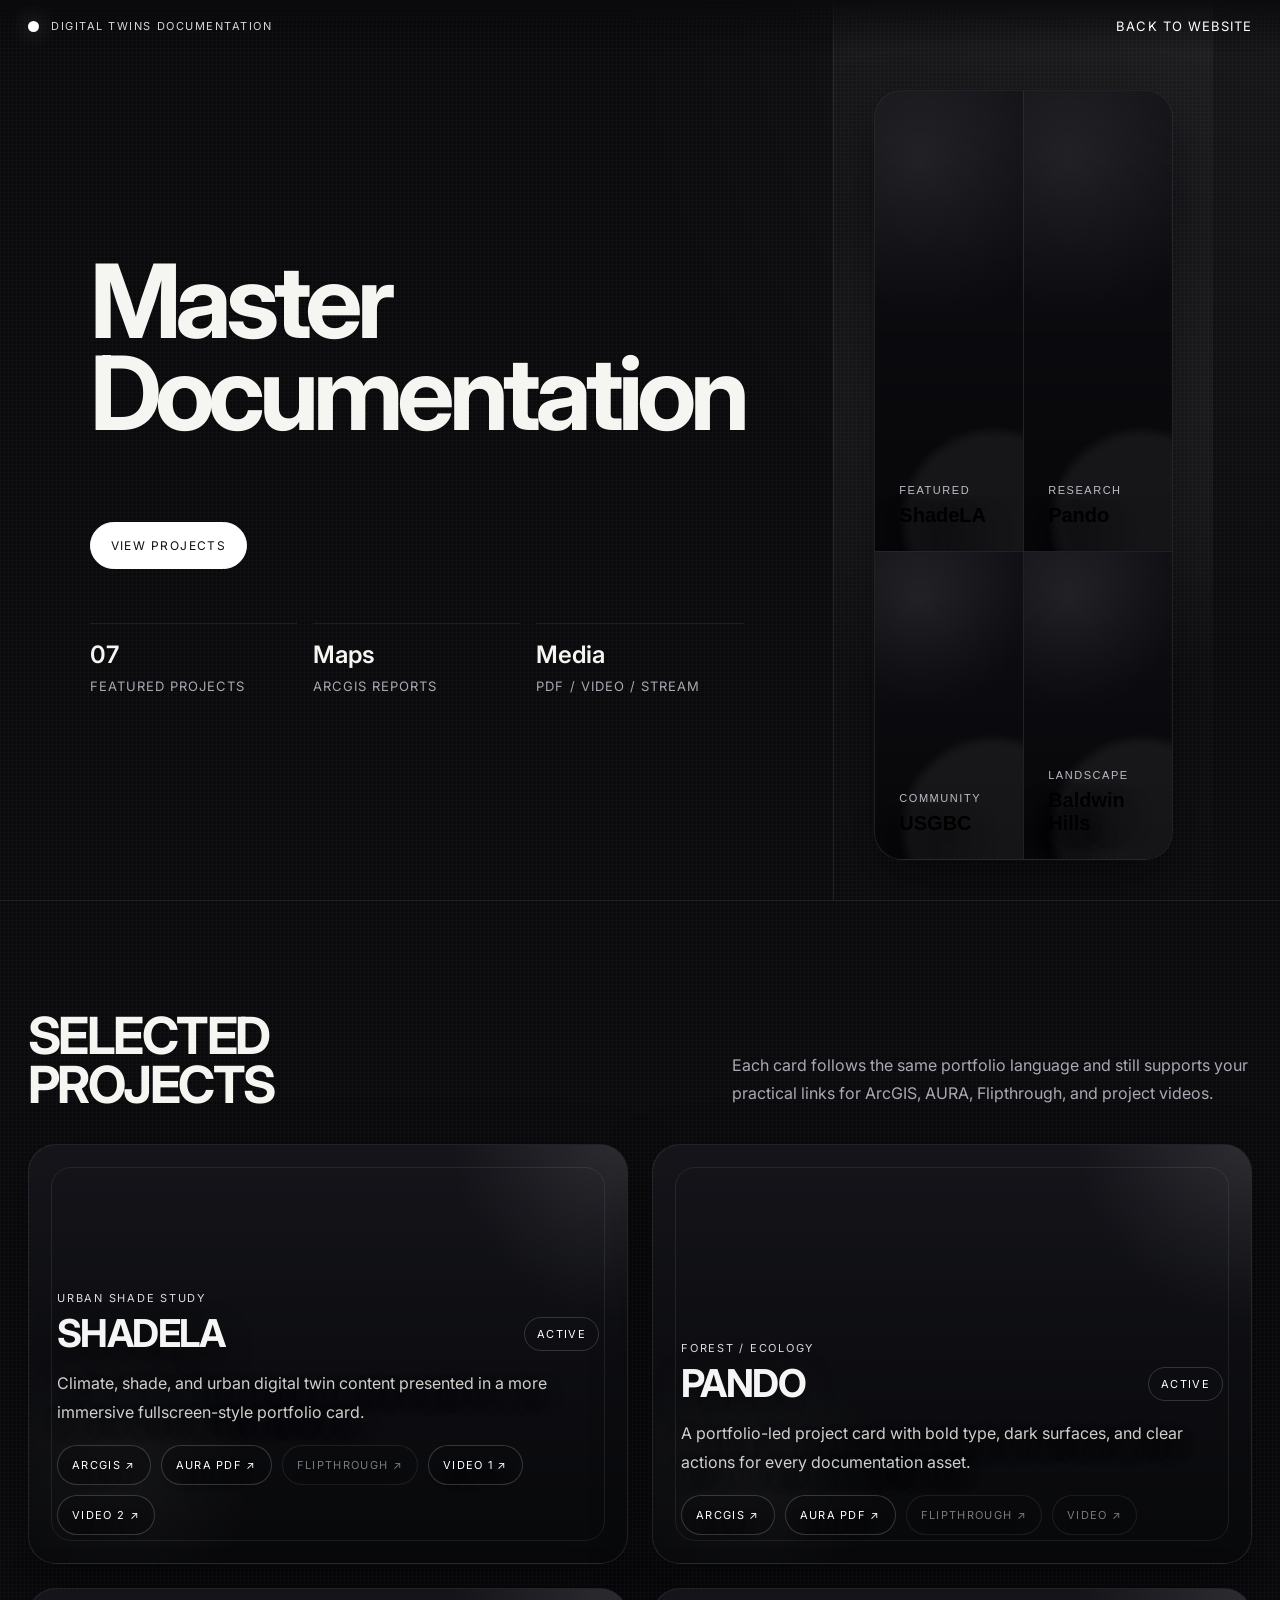
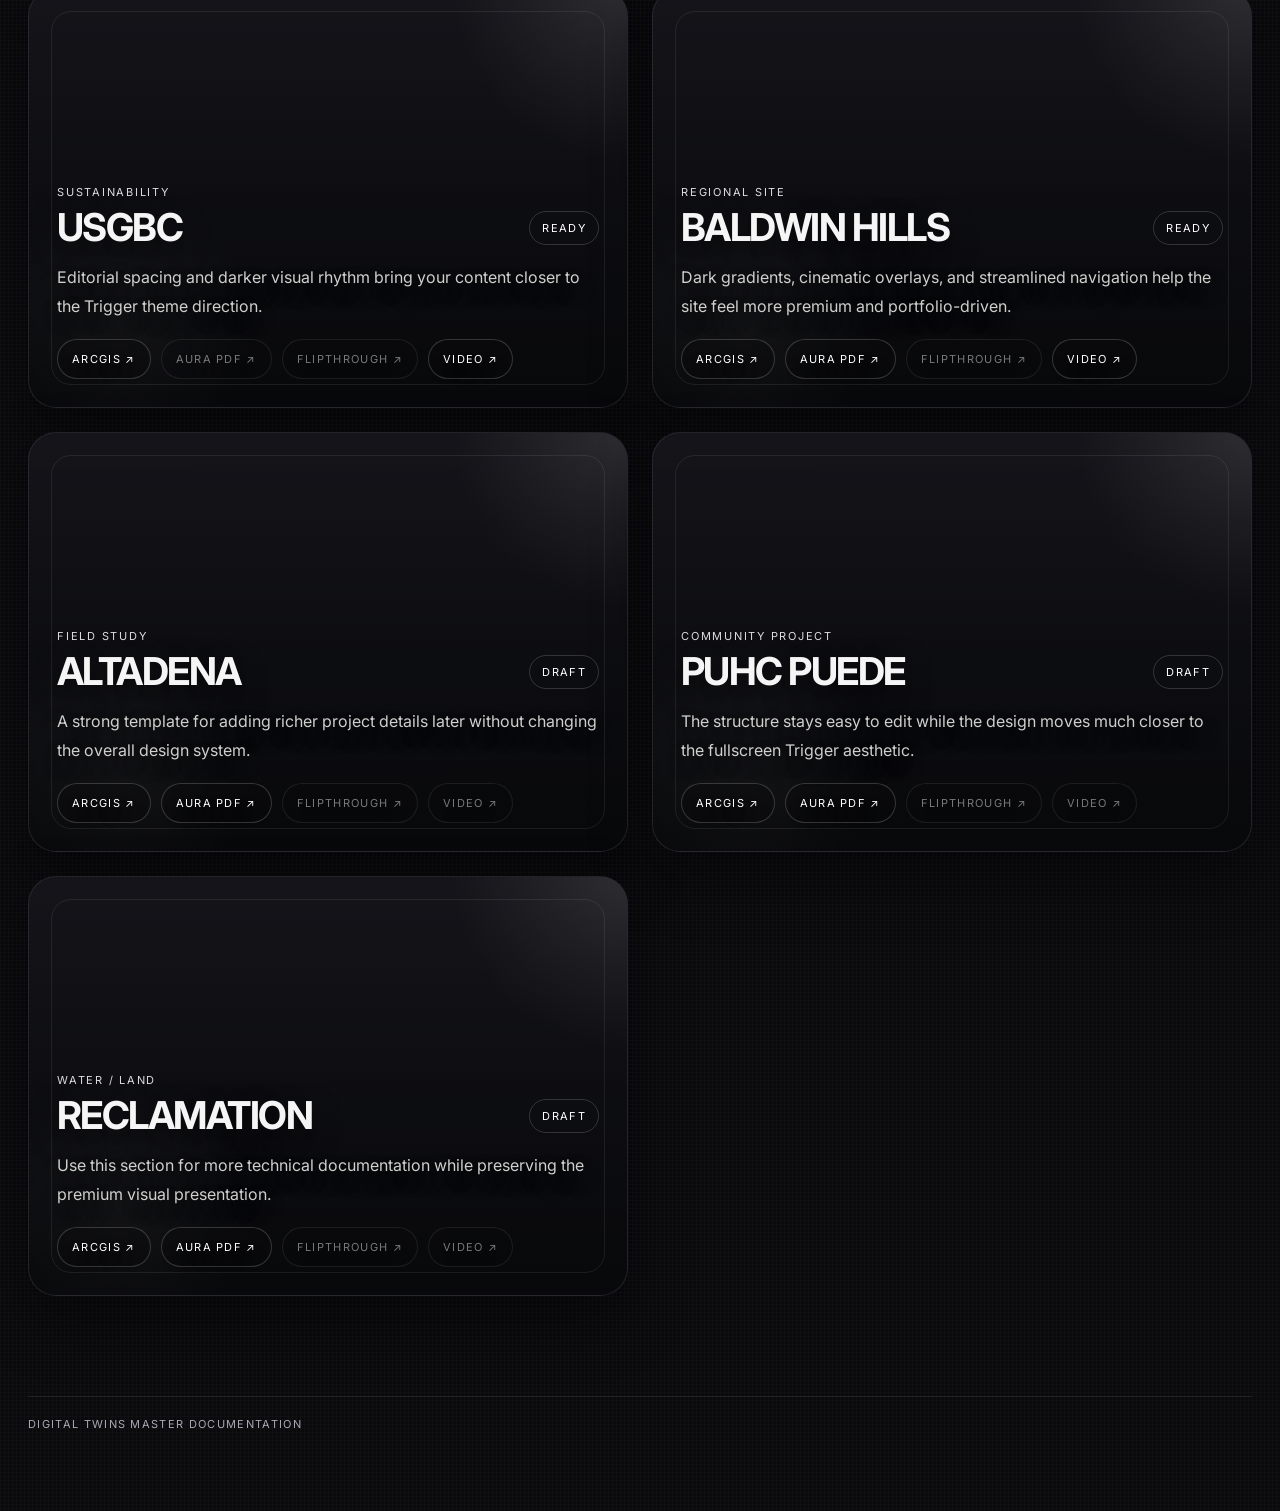
==== commit 44eba093: "Fix AURA report PDF links" ====
--- a/Master-Documentation/index.html
+++ b/Master-Documentation/index.html
@@ -925,13 +925,13 @@
     const pdfByCard = new WeakMap();
 
     const auraPdfByProject = {
-      "Altadena": "Files/Altadena%20Fire%20Rebuild_%20Resilient,%20Equitable,%20and%20Community-Oriented%20Recovery%20Plan%20V100.pdf",
-      "Baldwin Hills": "Files/Baldwin%20Hills%206-Mile%20Corridor%20Land%20Context%20and%20Infrastructure%20Report.pdf",
-      "PUHC PUEDE": "Files/PUHC%20PUEDE%20Alleys_%20Architecture%20and%20Urban%20Design%20for%20Environmental%20Justice,%20Climate%20Resilience,%20and%20Community%20Health%20in%20South%20Los%20Angeles%20Census%20Tracts%202098.10%20and%202095.20.pdf",
-      "Pando": "Files/Pando%20Populus_%20Comprehensive%20Environmental%20and%20Social%20Resilience%20Assessment%20for%20Census%20Tract%201397.02%20Images.pdf",
-      "Reclamation": "Files/Reclamation%20Site%202_%20Holistic%20Ecosystem%20Restoration%20for%20Climate-Resilient%20Urban%20Equity%20in%20Census%20Tract%206017.pdf",
-      "ShadeLA": "Files/Shade%20LA_%20Transforming%20Urban%20Heat%20Islands%20in%20South%20Los%20Angeles%20Census%20Tracts%205351.01,%202430,%202382,%20and%202240.10%20through%20Equitable%20Shade%20Structures%20and%20Regenerative%20Design.pdf",
-      "USGBC": "Files/Altadena%20Fire%20Rebuild_%20Resilient,%20Equitable,%20and%20Community-Oriented%20Recovery%20Plan%20V100.pdf"
+      "Altadena": "Altadena Fire Rebuild_ Resilient, Equitable, and Community-Oriented Recovery Plan V100.pdf",
+      "Baldwin Hills": "Baldwin Hills 6-Mile Corridor Land Context and Infrastructure Report.pdf",
+      "PUHC PUEDE": "PUHC PUEDE Alleys_ Architecture and Urban Design for Environmental Justice, Climate Resilience, and Community Health in South Los Angeles Census Tracts 2098.10 and 2095.20.pdf",
+      "Pando": "Pando Populus_ Comprehensive Environmental and Social Resilience Assessment for Census Tract 1397.02 Images.pdf",
+      "Reclamation": "Reclamation Site 2_ Holistic Ecosystem Restoration for Climate-Resilient Urban Equity in Census Tract 6017.pdf",
+      "ShadeLA": "Shade LA_ Transforming Urban Heat Islands in South Los Angeles Census Tracts 5351.01, 2430, 2382, and 2240.10 through Equitable Shade Structures and Regenerative Design.pdf",
+      "USGBC": ""
     };
 
     const pixelStreamingUrlByProject = {
@@ -980,7 +980,7 @@
 
     function openModal(title, url){
       modalTitle.textContent = title;
-      modalFrame.src = url;
+      modalFrame.src = encodeURI(url);
       modal.setAttribute('open','');
       modal.setAttribute('aria-hidden','false');
     }
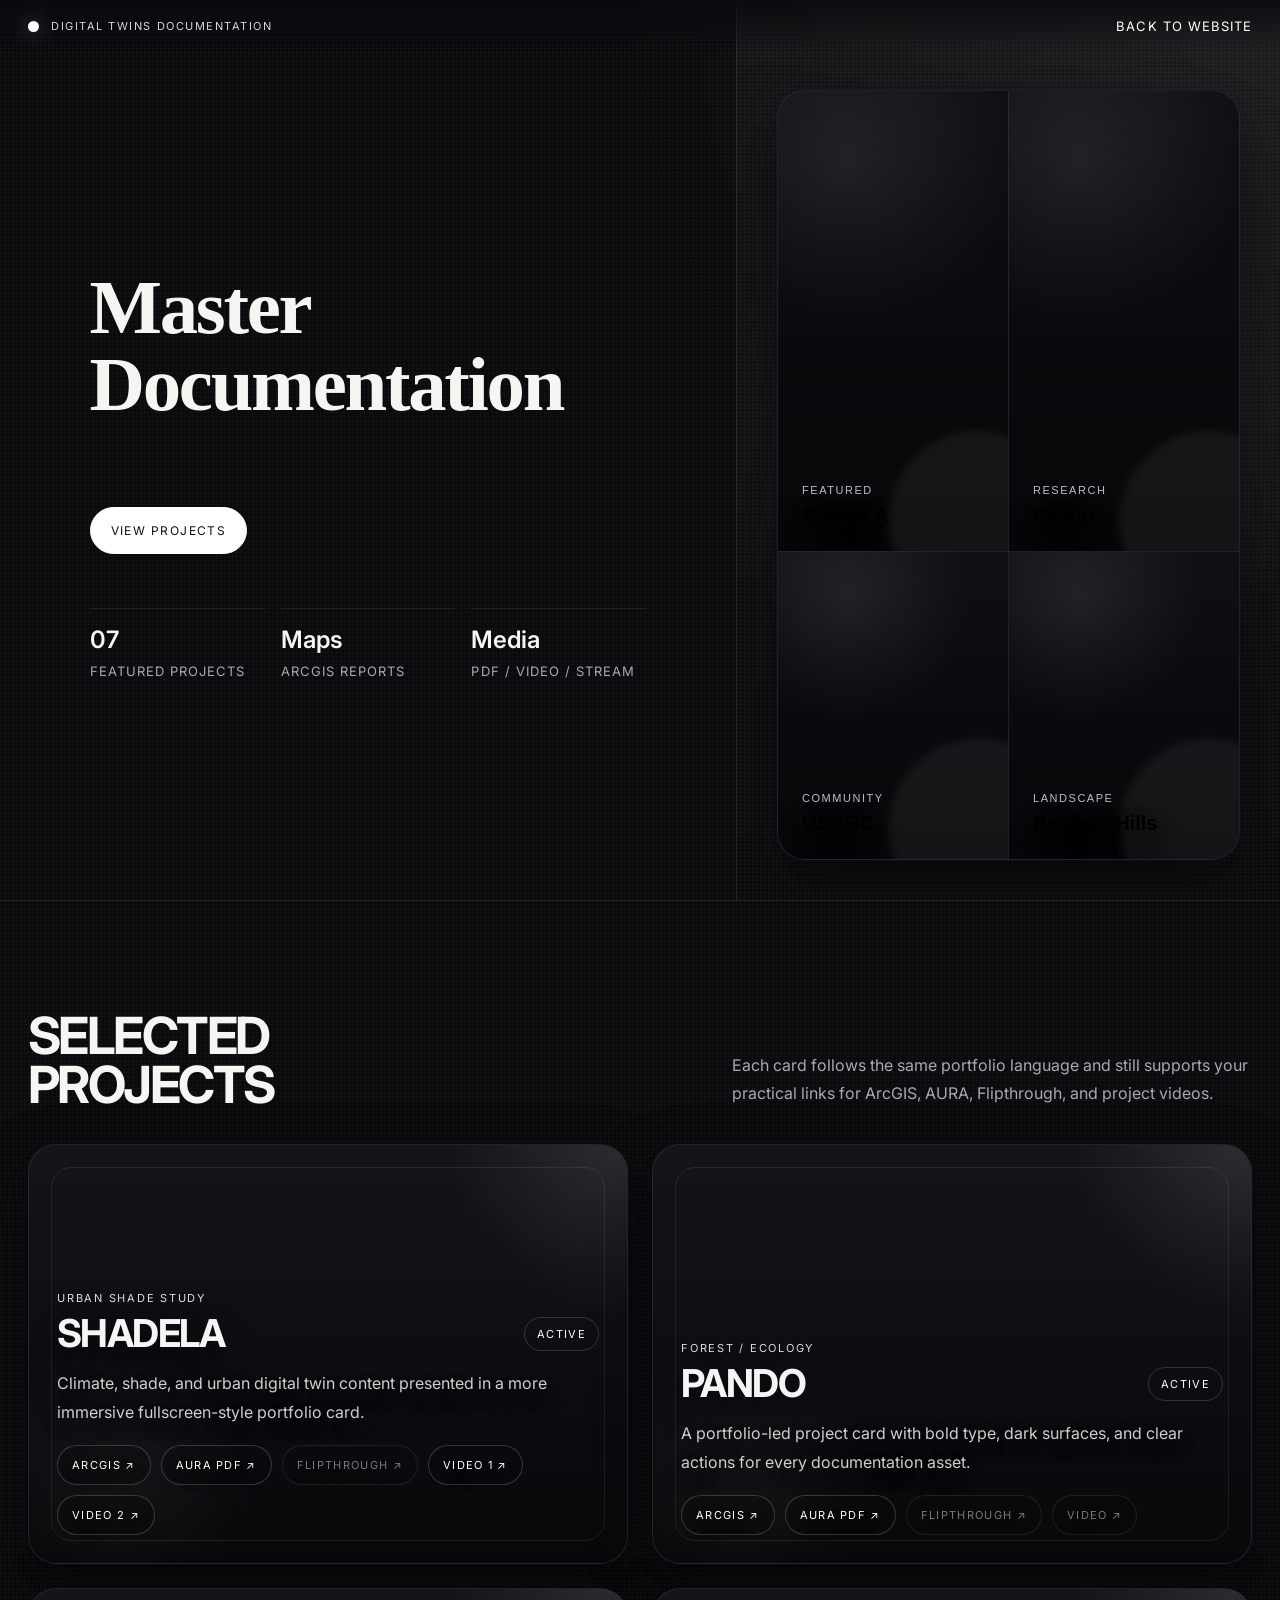
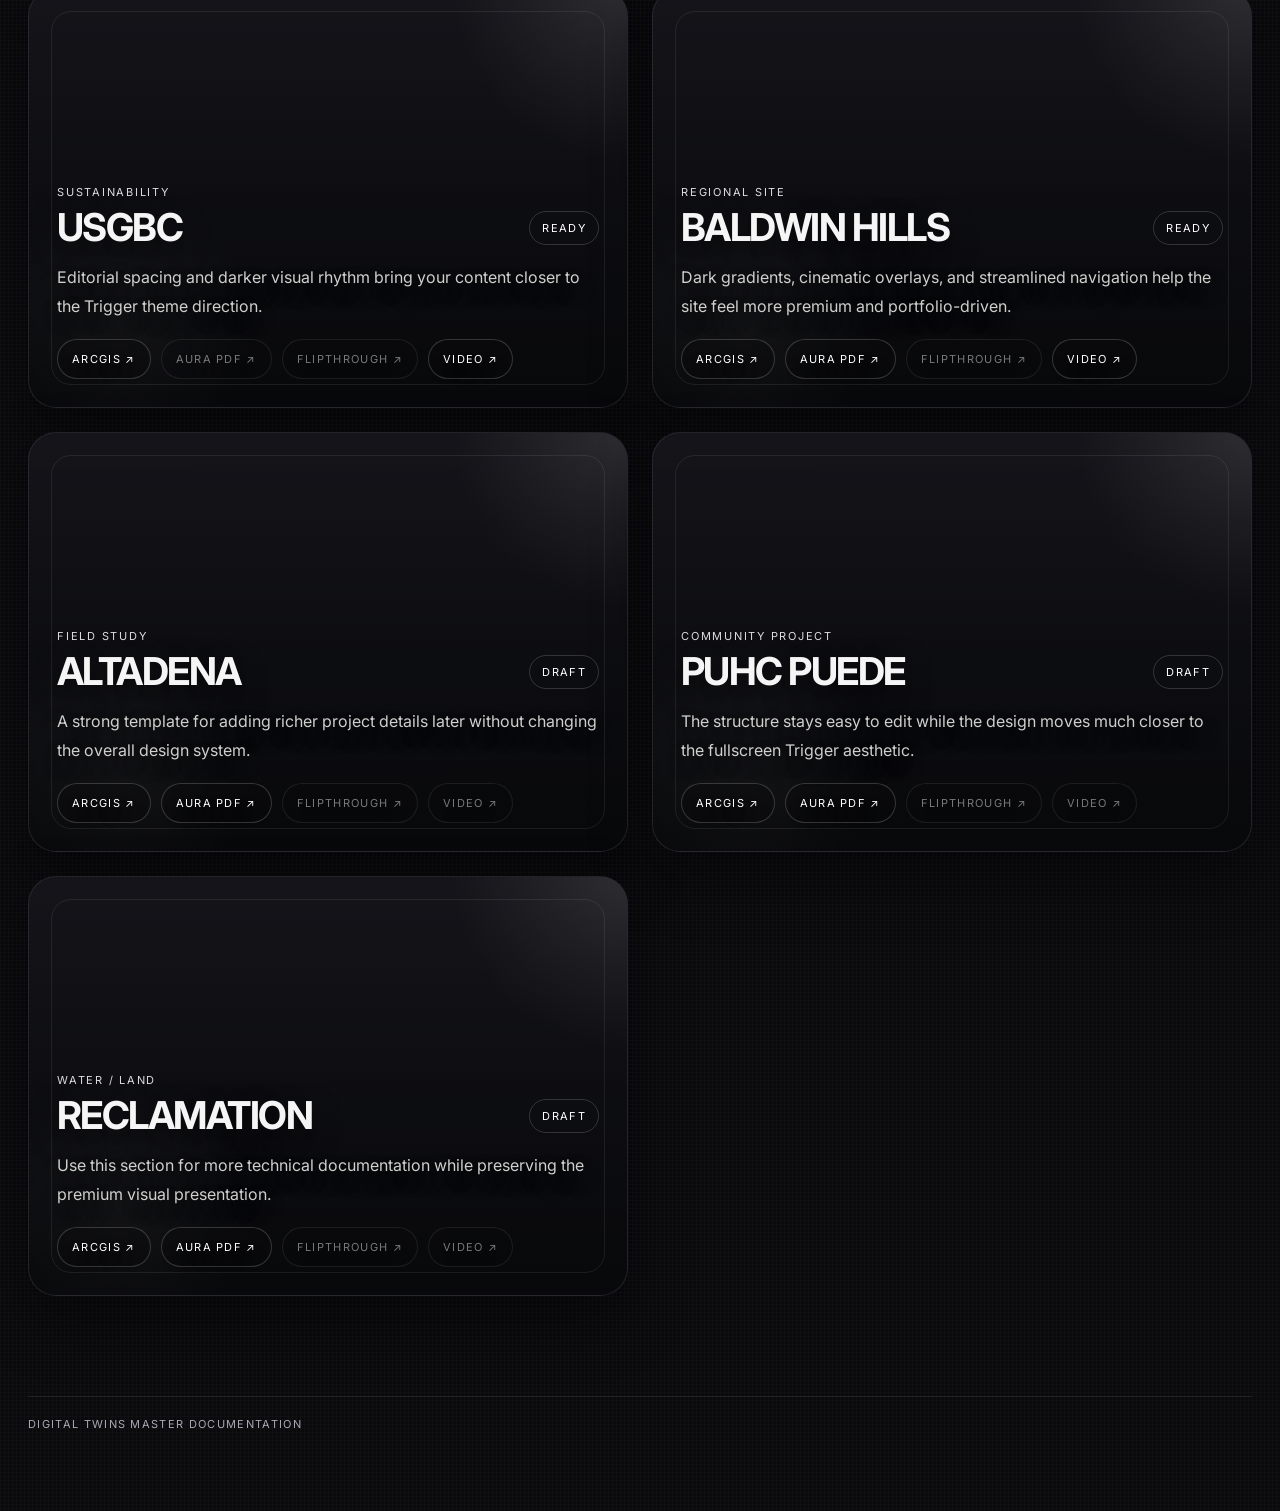
==== commit ad20054b: "Make Documentation title two-line and larger" ====
--- a/Master-Documentation/index.html
+++ b/Master-Documentation/index.html
@@ -152,13 +152,37 @@
       margin-bottom: 24px;
     }
 
-    h1 {
+    .hero-left h1{
+      font-family: Taygiacs, Poppins, ui-sans-serif;
+      font-weight: 400;
+      letter-spacing: -0.03em;
+      font-size: clamp(48px, 6vw, 86px);
+      line-height: 0.92;
       margin: 0;
-      font-size: clamp(3.6rem, 8vw, 8rem);
-      line-height: 0.9;
-      letter-spacing: -0.06em;
-      font-weight: 700;
-      max-width: 780px;
+    }
+
+    .scroll-title {
+      width: 100%;
+      overflow: hidden;
+    }
+
+    .scroll-title h1 {
+      white-space: nowrap;
+      display: inline-block;
+      font-size: clamp(48px, 6vw, 86px);
+      font-weight: bold;
+      animation: scrollTitle 18s linear infinite;
+      line-height: 1;
+      margin: 0;
+    }
+
+    @keyframes scrollTitle {
+      0% {
+        transform: translateX(100%);
+      }
+      100% {
+        transform: translateX(-100%);
+      }
     }
 
     .hero-copy {
@@ -852,7 +876,10 @@
 
     <section class="hero" id="home">
       <div class="hero-left">
-        <h1>Master<br>Documentation</h1>
+        <div class="scroll-title">
+          <h1>Master</h1>
+          <h1>Documentation</h1>
+        </div>
         <p class="hero-copy">
         </p>
         <div class="hero-actions">
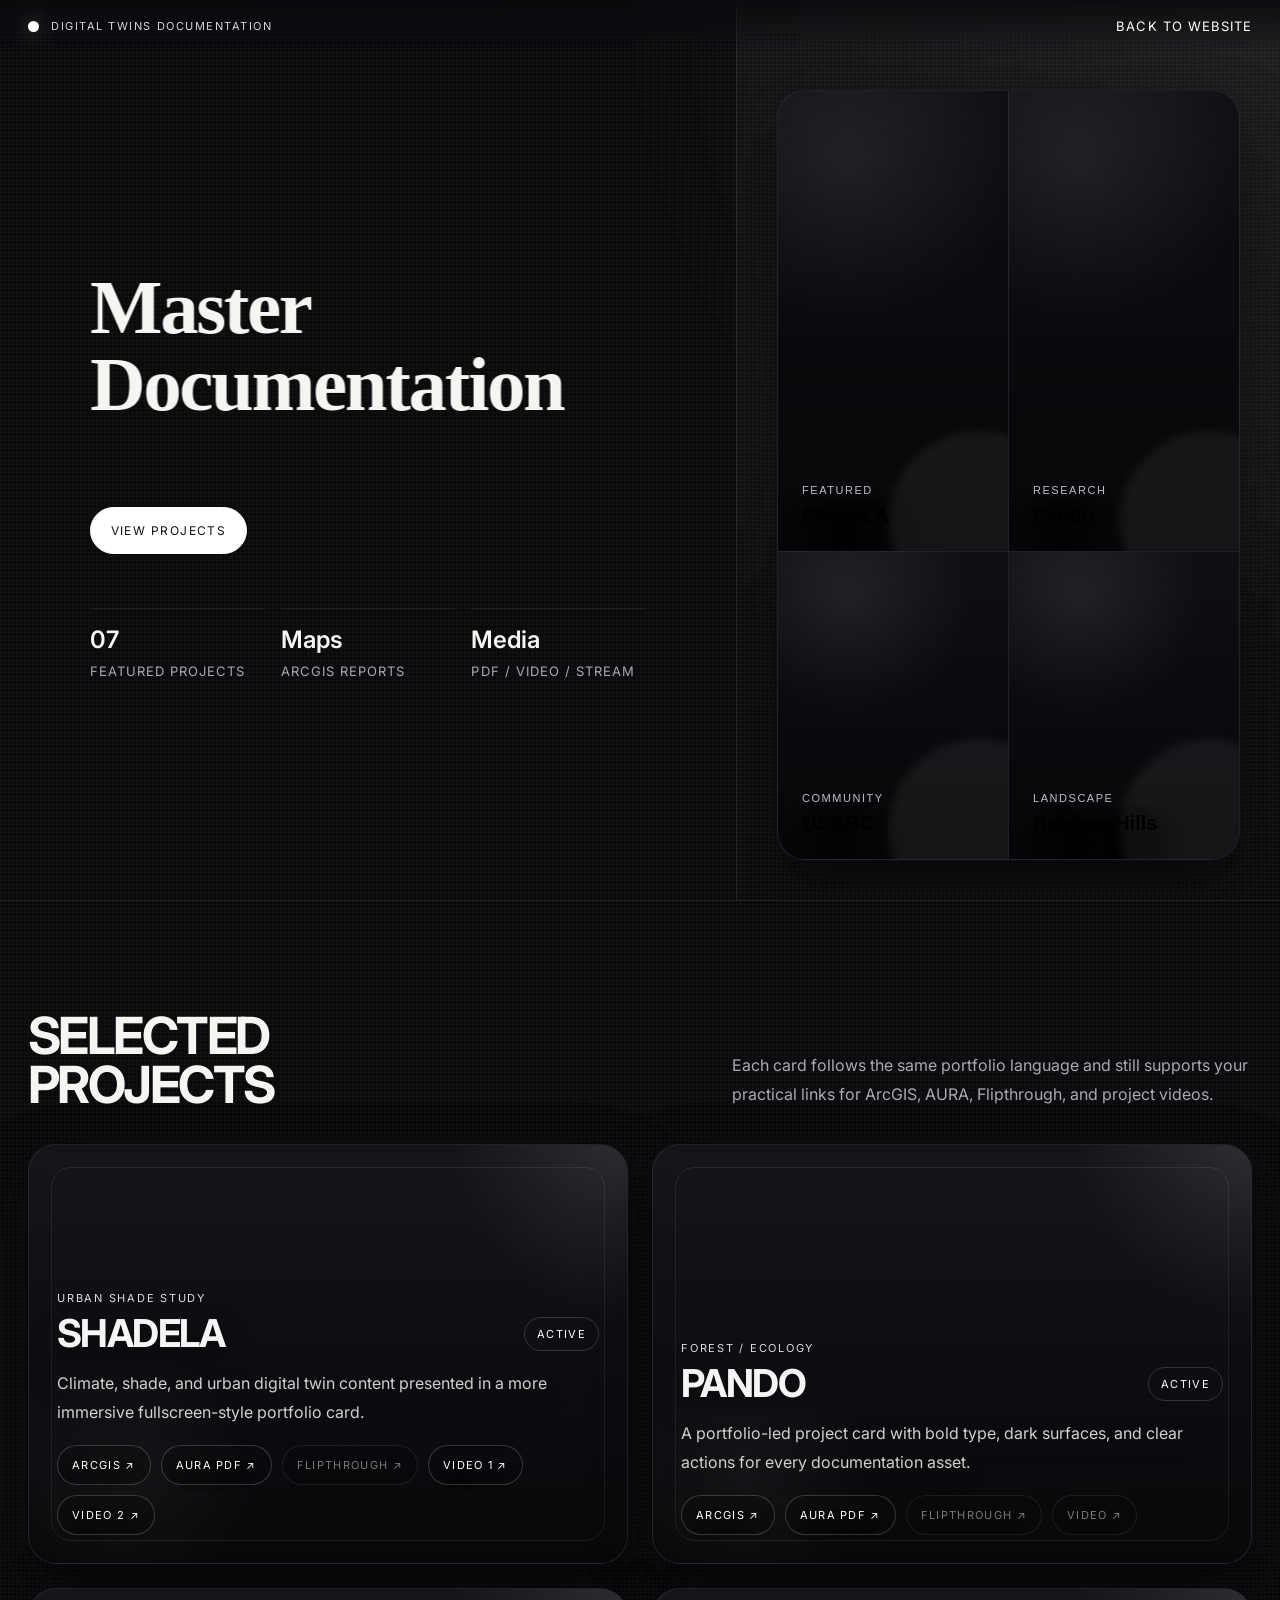
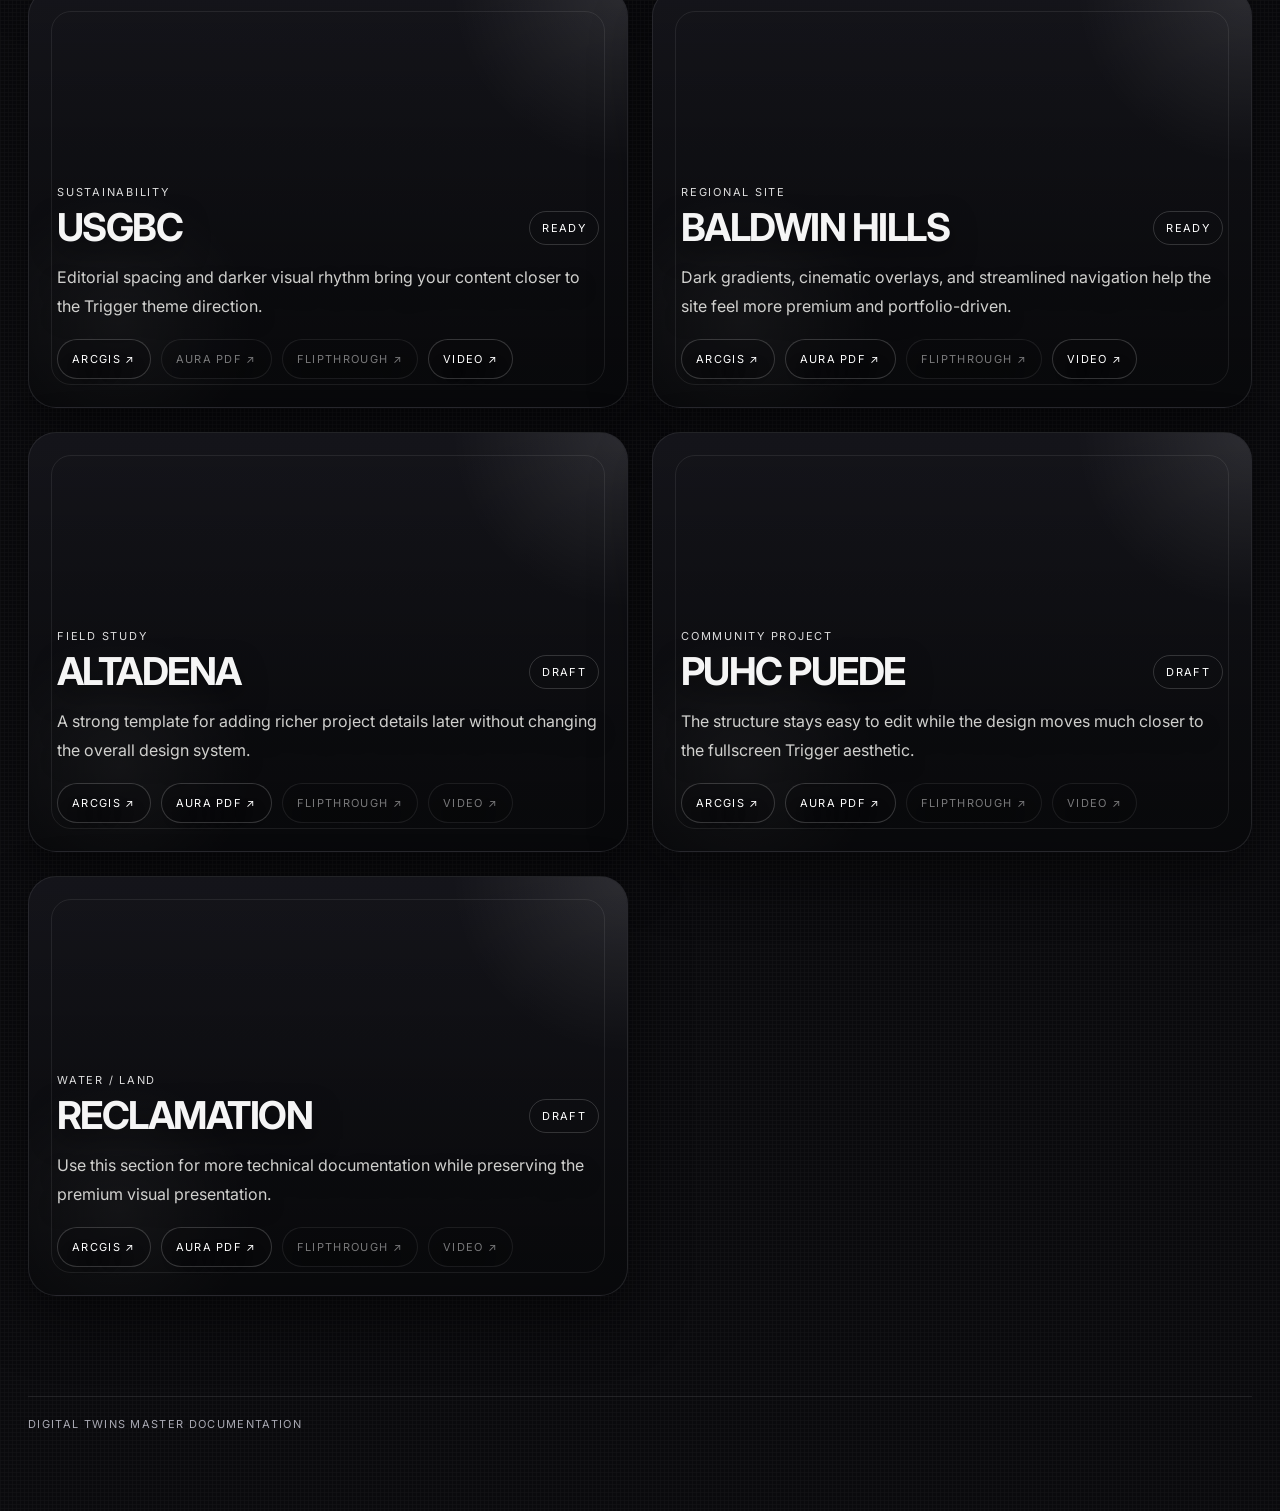
==== commit e4bf7eb5: "Add premium text hover motion" ====
--- a/Master-Documentation/index.html
+++ b/Master-Documentation/index.html
@@ -55,6 +55,71 @@
     }
 
     a { color: inherit; }
+
+    .hero-left :where(h1,h2,h3,h4,h5,h6,p,small,strong,span),
+    .section :where(h2,h3,p,li),
+    .project :where(h3,p,li),
+    .meta-card :where(strong,span) {
+      transition:
+        transform .42s cubic-bezier(.2,.9,.2,1),
+        text-shadow .42s cubic-bezier(.2,.9,.2,1),
+        opacity .42s cubic-bezier(.2,.9,.2,1);
+      will-change: transform;
+    }
+
+    .hero-left :where(h1,h2,h3,h4,h5,h6,p,small,strong,span):hover,
+    .section :where(h2,h3,p,li):hover,
+    .project :where(h3,p,li):hover,
+    .meta-card :where(strong,span):hover {
+      transform: translateY(-2px);
+      text-shadow: 0 18px 46px rgba(0,0,0,0.55);
+      opacity: 0.98;
+    }
+
+    .section-head h2,
+    .project-content h3,
+    .hero-left h1 {
+      position: relative;
+      display: inline-block;
+    }
+
+    .section-head h2::after,
+    .project-content h3::after,
+    .hero-left h1::after {
+      content: "";
+      position: absolute;
+      left: 0;
+      right: 0;
+      bottom: -10px;
+      height: 1px;
+      background: linear-gradient(90deg, transparent, rgba(255,255,255,0.38), transparent);
+      transform: scaleX(0);
+      transform-origin: center;
+      transition: transform .55s cubic-bezier(.2,.9,.2,1);
+      opacity: 0.9;
+      pointer-events: none;
+    }
+
+    .section-head h2:hover::after,
+    .project-content h3:hover::after,
+    .hero-left h1:hover::after {
+      transform: scaleX(1);
+    }
+
+    @media (prefers-reduced-motion: reduce) {
+      .hero-left :where(h1,h2,h3,h4,h5,h6,p,small,strong,span),
+      .section :where(h2,h3,p,li),
+      .project :where(h3,p,li),
+      .meta-card :where(strong,span) {
+        transition: none;
+      }
+
+      .section-head h2::after,
+      .project-content h3::after,
+      .hero-left h1::after {
+        transition: none;
+      }
+    }
 
     .noise {
       position: fixed;
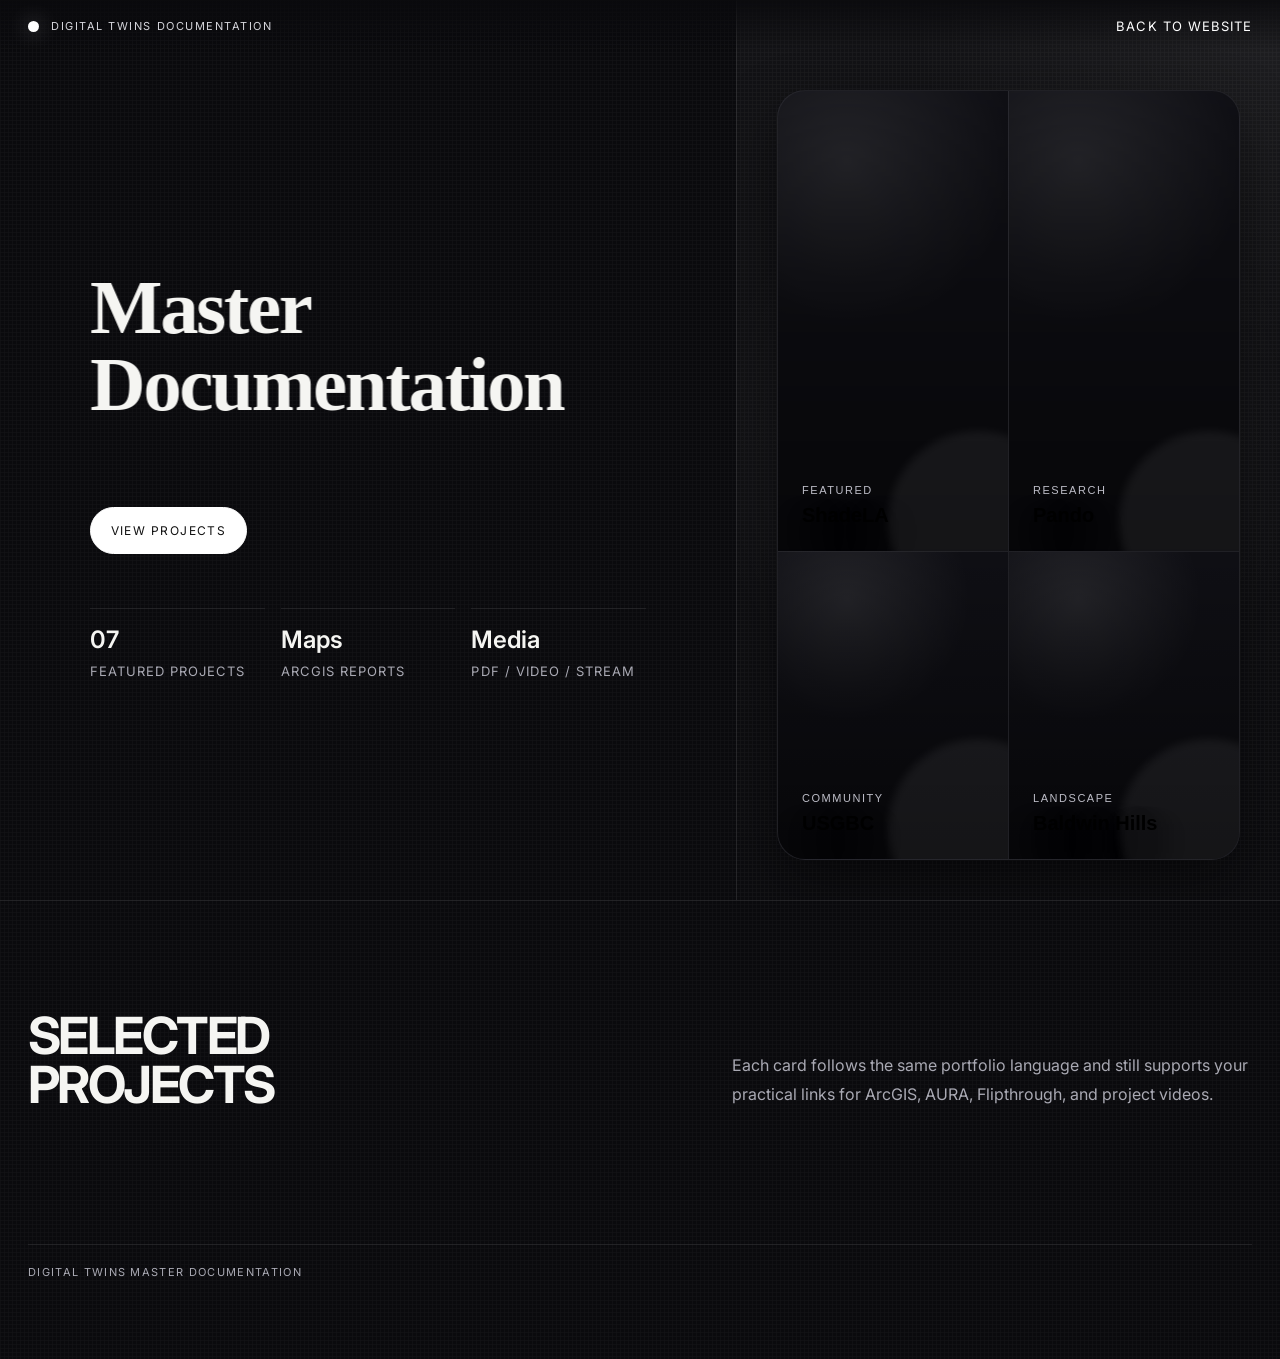
==== commit df0985be: "Add documentation quick-jump card" ====
--- a/Master-Documentation/index.html
+++ b/Master-Documentation/index.html
@@ -996,6 +996,21 @@
         <span>Digital Twins Master Documentation</span>
       </div>
     </footer>
+  </div>
+
+  <div class="scroll-card is-hidden" id="scrollCard" aria-hidden="true">
+    <div class="sc-shell">
+      <div class="sc-top">
+        <div class="sc-title">
+          <strong>Quick Jump</strong>
+          <span id="scActive">Select a project</span>
+        </div>
+        <button class="sc-toggle" type="button" id="scToggle">Open</button>
+      </div>
+      <div class="sc-panel">
+        <div class="sc-panel-inner" id="scPanel"></div>
+      </div>
+    </div>
   </div>
 
   <div class="modal" id="pdfModal" aria-hidden="true">
@@ -1163,6 +1178,78 @@
       metaProjectCount.textContent = String(projectMeta.length).padStart(2, '0');
     }
 
+    const scrollCard = document.getElementById('scrollCard');
+    const scPanel = document.getElementById('scPanel');
+    const scToggle = document.getElementById('scToggle');
+    const scActive = document.getElementById('scActive');
+
+    function scrollCardSetHidden(hidden){
+      if(!scrollCard) return;
+      scrollCard.classList.toggle('is-hidden', Boolean(hidden));
+      scrollCard.setAttribute('aria-hidden', hidden ? 'true' : 'false');
+    }
+
+    function scrollCardSetOpen(open){
+      if(!scrollCard || !scToggle) return;
+      scrollCard.classList.toggle('is-open', Boolean(open));
+      scToggle.textContent = open ? 'Close' : 'Open';
+    }
+
+    function jumpToProject(name){
+      const slug = String(name)
+        .trim()
+        .toLowerCase()
+        .replace(/\s+/g, '-')
+        .replace(/[^a-z0-9\-]/g, '');
+      const target = document.getElementById(`project-${slug}`);
+      if(!target) return;
+
+      if(scActive) scActive.textContent = name;
+      scrollCardSetOpen(false);
+
+      target.scrollIntoView({ behavior: 'smooth', block: 'start' });
+      document.querySelectorAll('.project').forEach(el => el.classList.toggle('is-active', el === target));
+      target.classList.remove('is-flash');
+      void target.offsetWidth;
+      target.classList.add('is-flash');
+    }
+
+    if(scPanel){
+      scPanel.innerHTML = projectMeta
+        .map((p) => {
+          const safeName = String(p.name || '');
+          const safeLabel = String(p.label || '');
+          return `
+            <div class="sc-item" data-sc-project="${escapeHtml(safeName)}">
+              <div class="sc-item-label">
+                <b>${escapeHtml(safeName)}</b>
+                <i>${escapeHtml(safeLabel)}</i>
+              </div>
+              <button class="sc-jump" type="button" data-sc-jump="${escapeHtml(safeName)}">Jump</button>
+            </div>
+          `;
+        })
+        .join('');
+
+      scPanel.querySelectorAll('[data-sc-jump]').forEach((btn) => {
+        btn.addEventListener('click', () => {
+          const name = btn.getAttribute('data-sc-jump') || '';
+          if(name) jumpToProject(name);
+        });
+      });
+    }
+
+    if(scToggle){
+      scToggle.addEventListener('click', () => {
+        const open = scrollCard ? scrollCard.classList.contains('is-open') : false;
+        scrollCardSetOpen(!open);
+      });
+    }
+
+    window.addEventListener('scroll', () => {
+      scrollCardSetHidden(window.scrollY < 260);
+    }, { passive: true });
+
     function createAction(label, kind, enabled){
       const a = document.createElement('a');
       a.className = 'action' + (enabled ? '' : ' is-disabled');
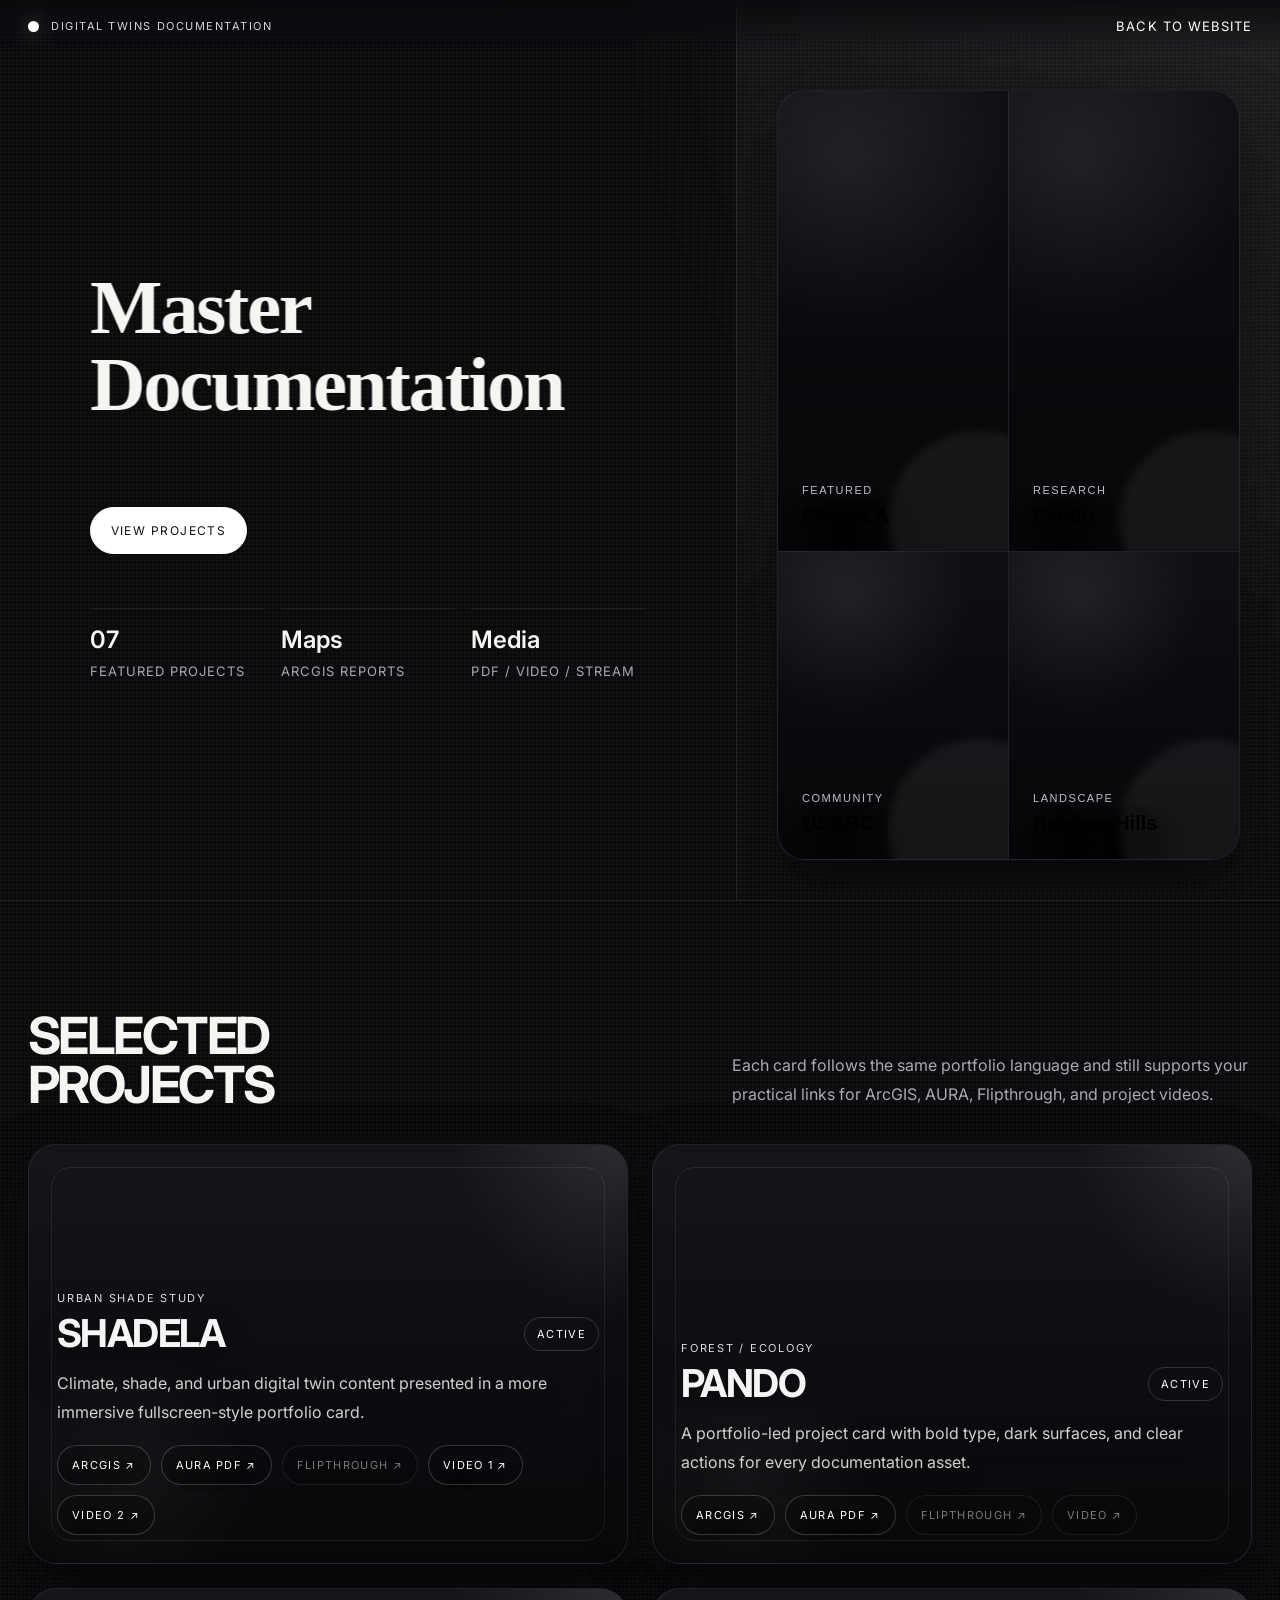
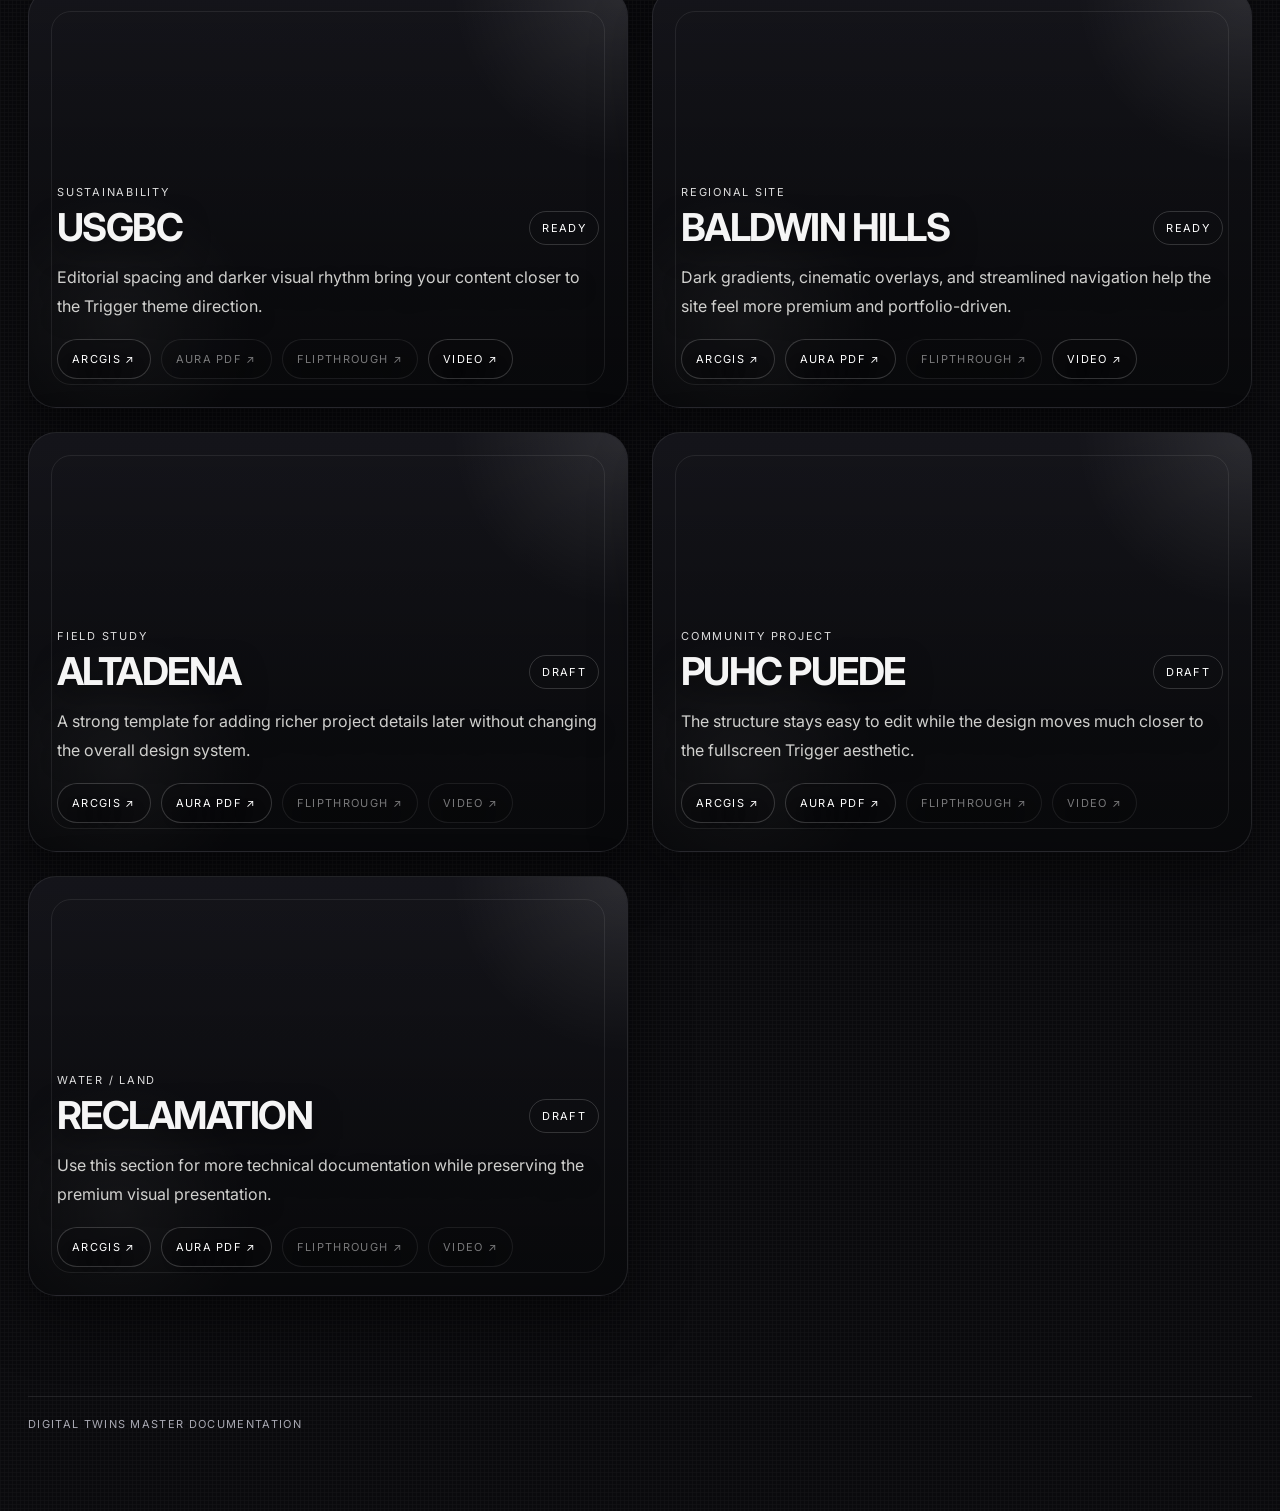
==== commit 3c5b158c: "Fix docs cards render (escapeHtml)" ====
--- a/Master-Documentation/index.html
+++ b/Master-Documentation/index.html
@@ -1030,6 +1030,15 @@
     const modalClose = document.getElementById('modalClose');
 
     const pdfByCard = new WeakMap();
+
+    function escapeHtml(value){
+      return String(value ?? '')
+        .replace(/&/g, '&amp;')
+        .replace(/</g, '&lt;')
+        .replace(/>/g, '&gt;')
+        .replace(/"/g, '&quot;')
+        .replace(/'/g, '&#39;');
+    }
 
     const auraPdfByProject = {
       "Altadena": "Altadena Fire Rebuild_ Resilient, Equitable, and Community-Oriented Recovery Plan V100.pdf",
